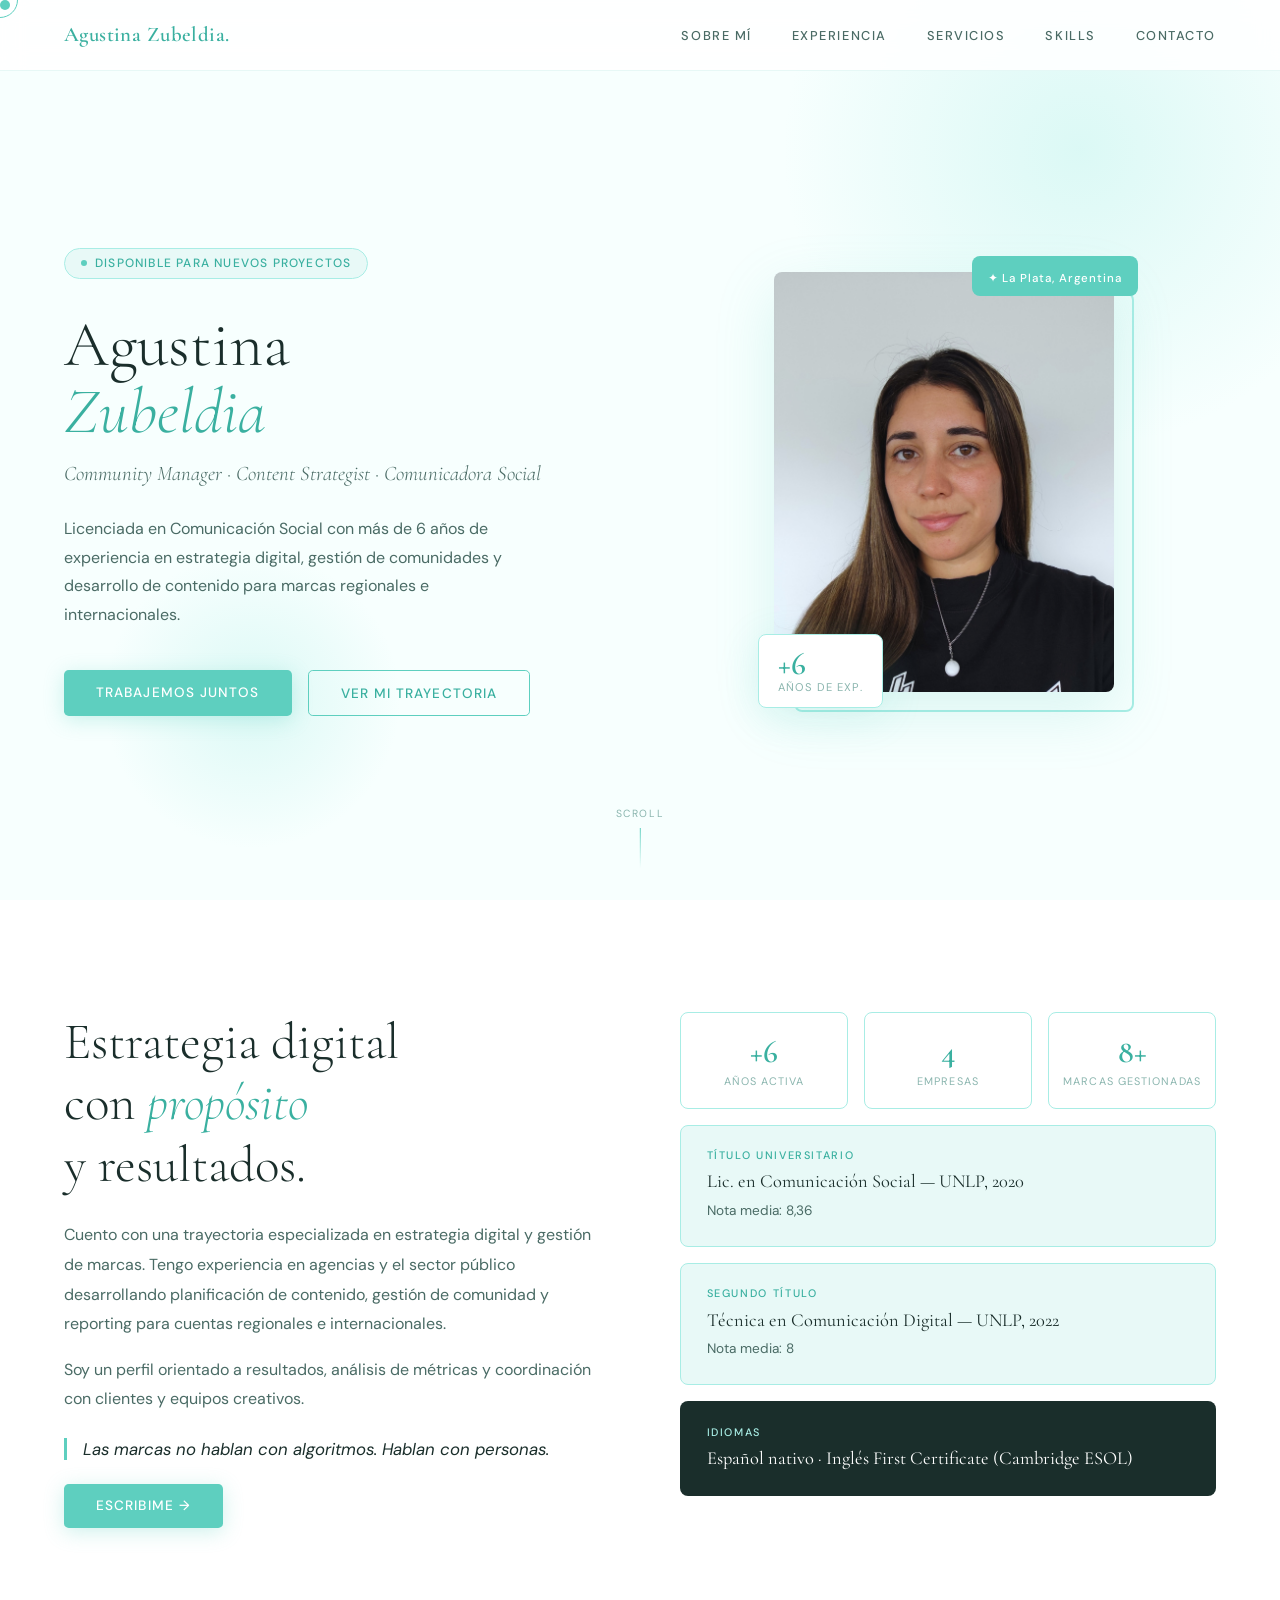
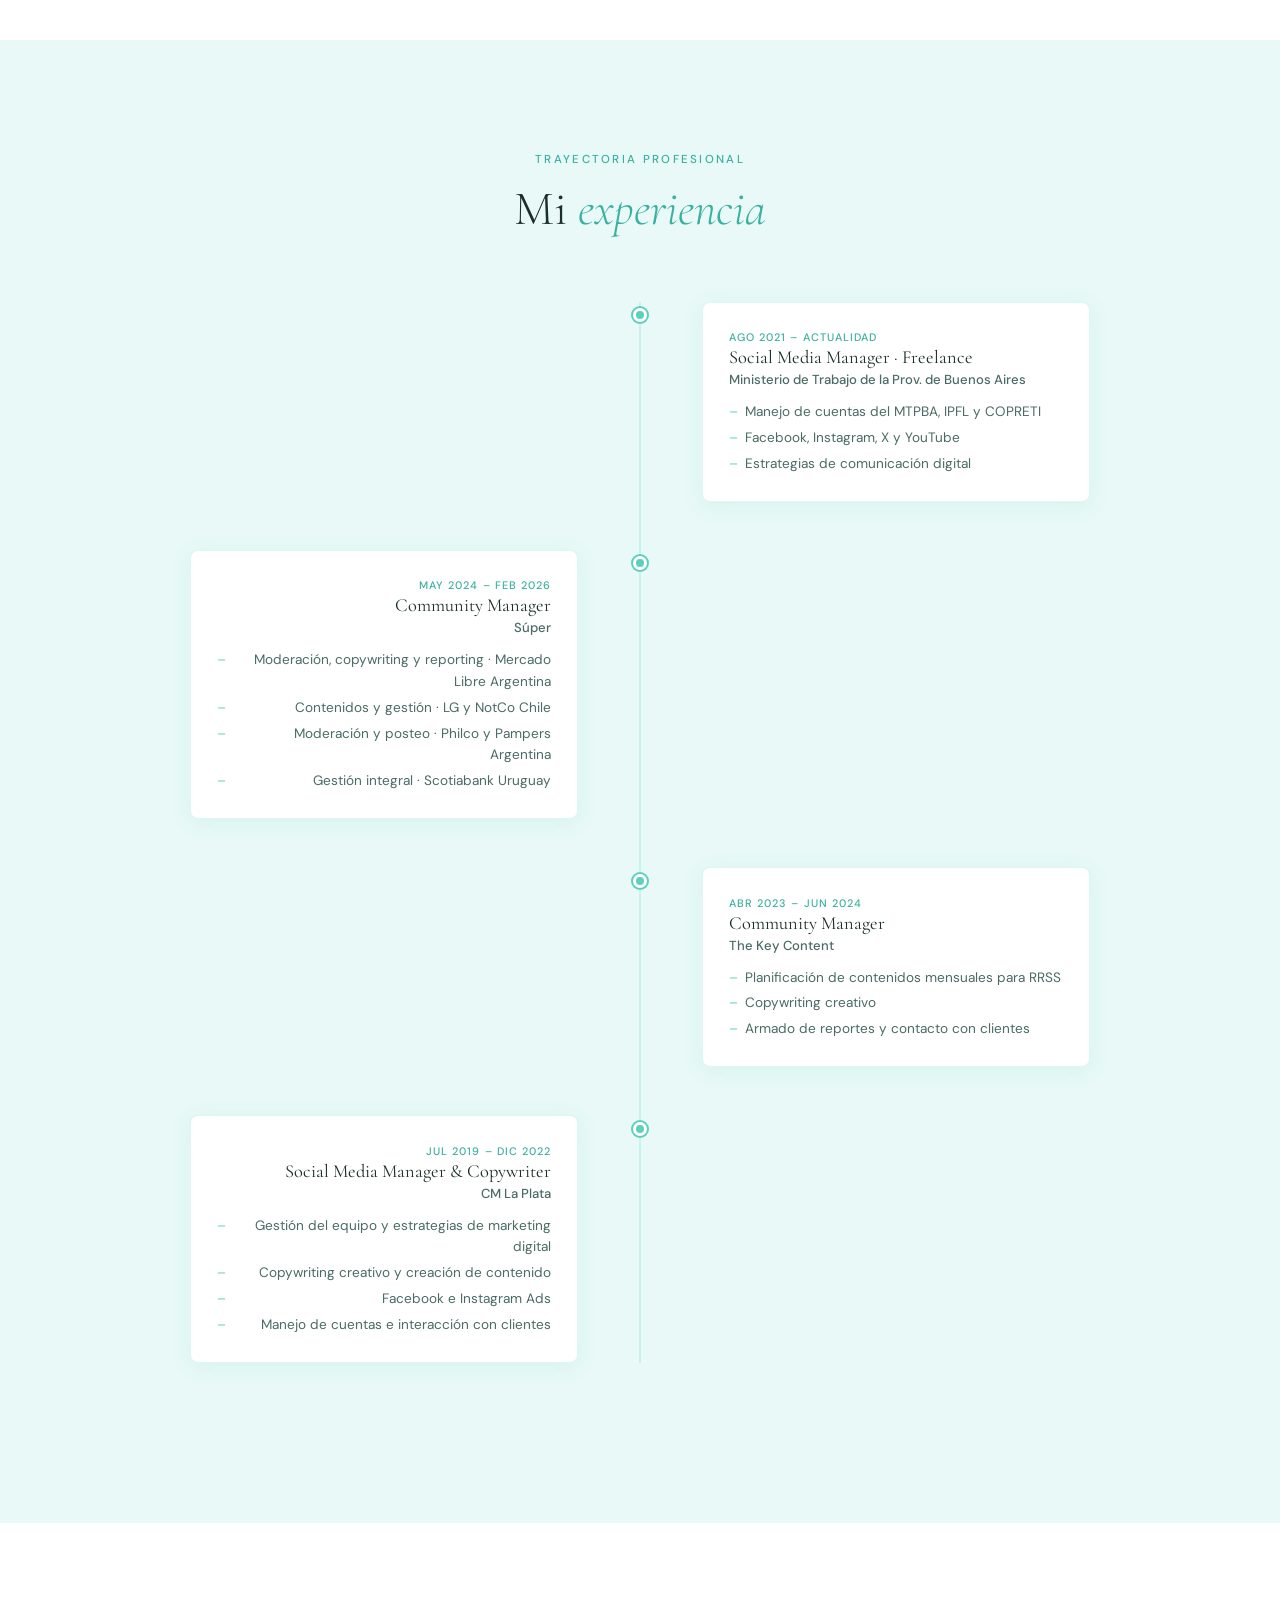
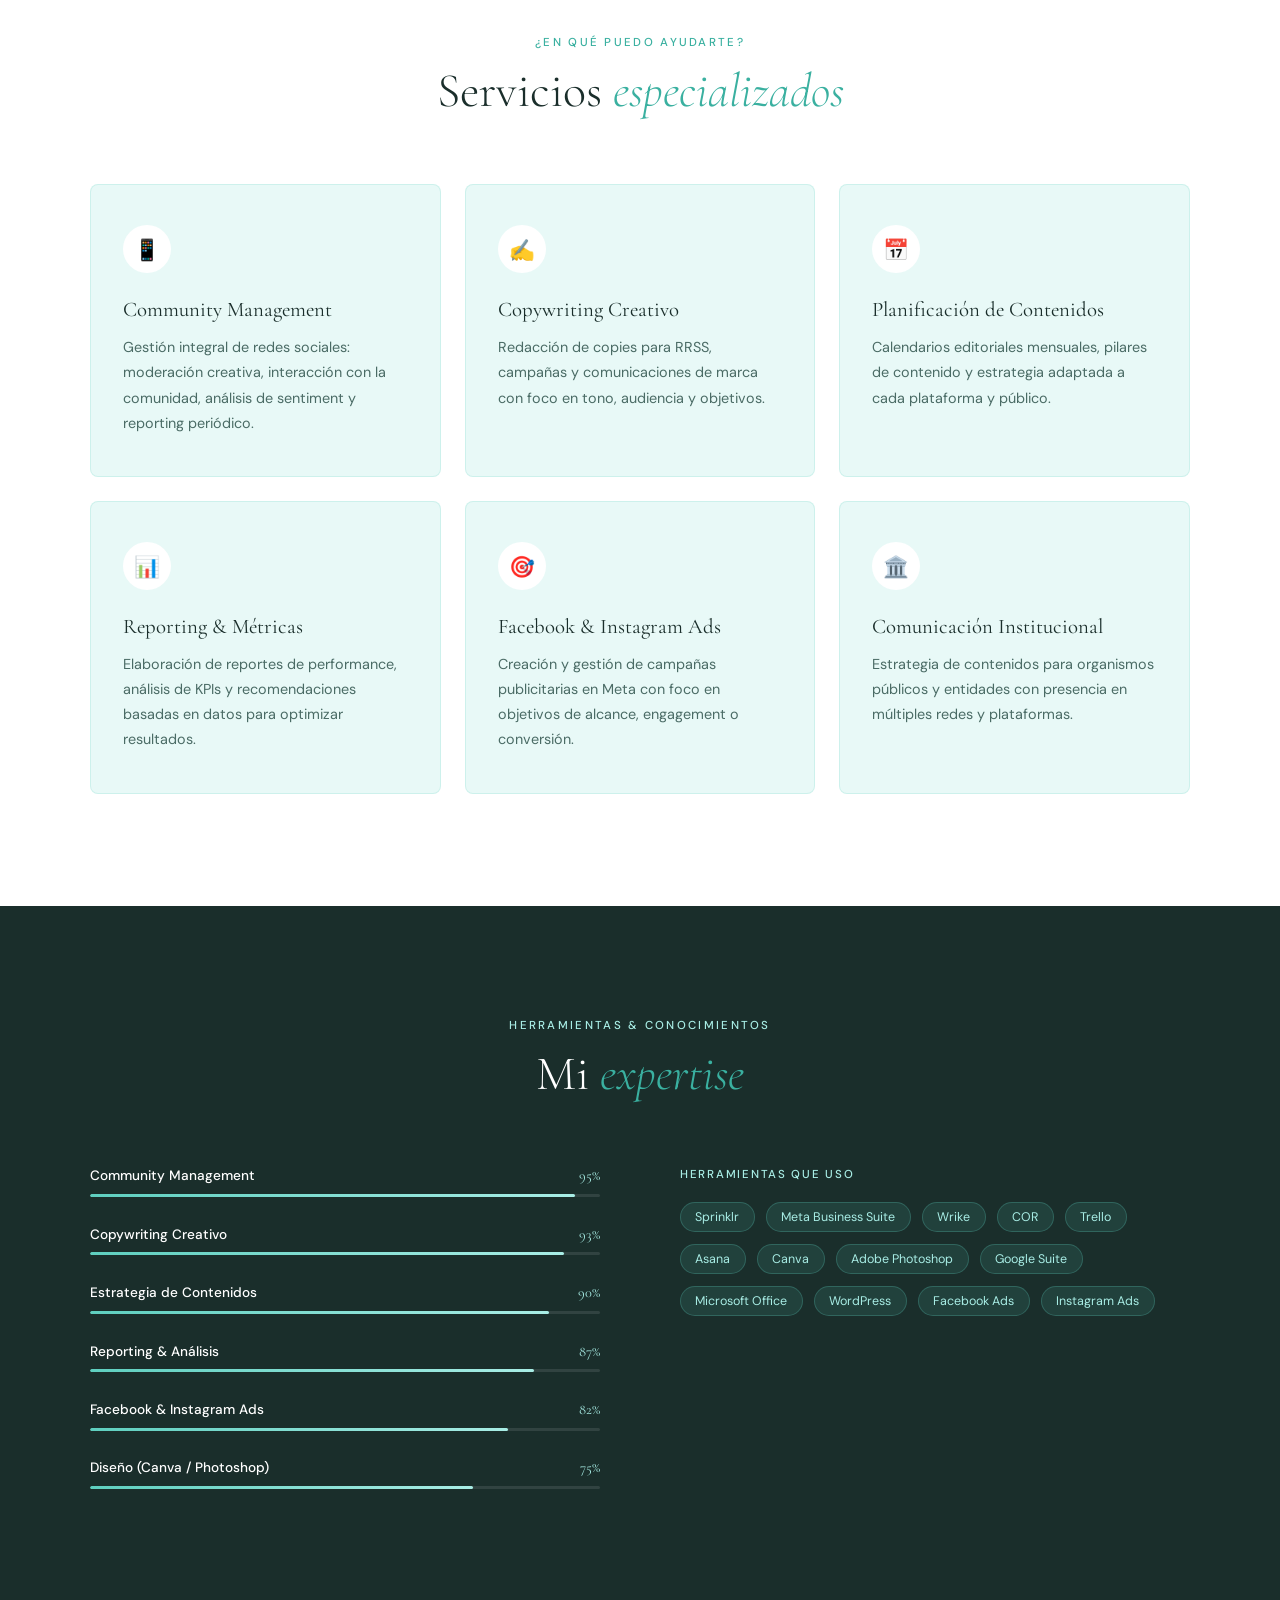
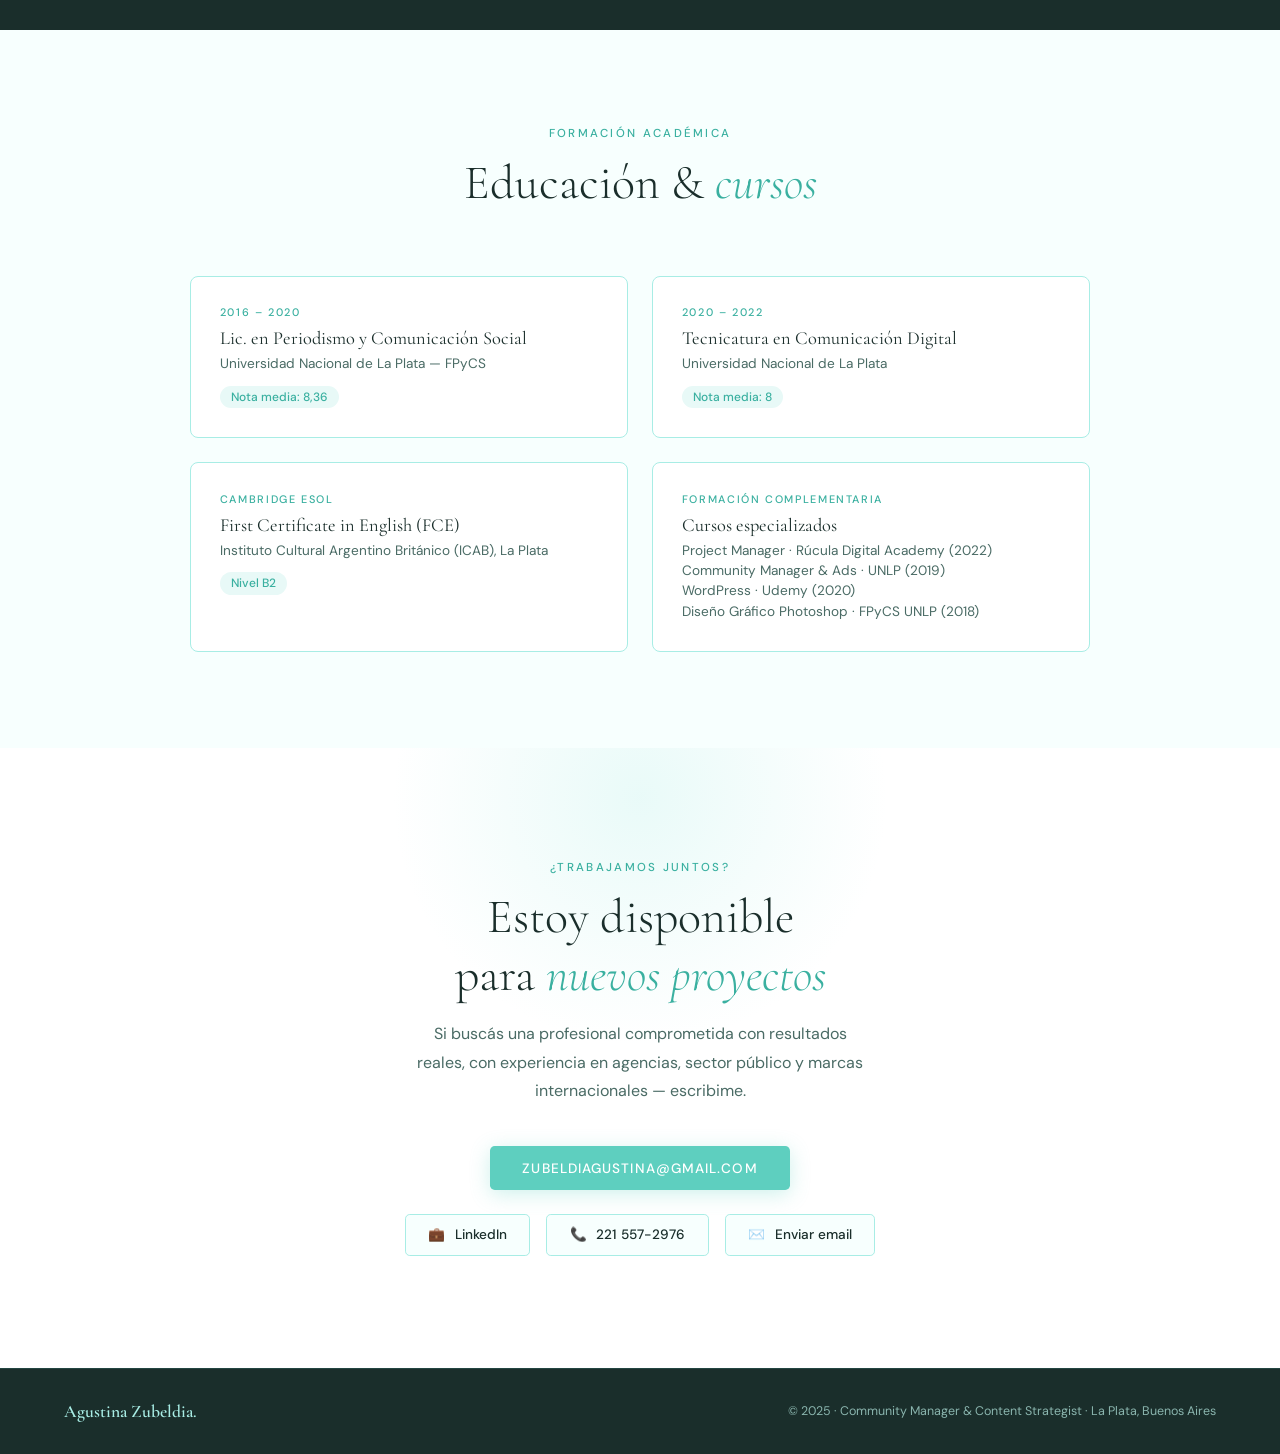
==== index.html @ eaf22e2f "Primer commit - portfolio Agustina" ====
<!DOCTYPE html>
<html lang="es">
<head>
  <meta charset="UTF-8" />
  <meta name="viewport" content="width=device-width, initial-scale=1.0" />

  <!-- SEO -->
  <title>Agustina Zubeldia · Community Manager & Content Strategist</title>
  <meta name="description" content="Licenciada en Comunicación Social con más de 6 años de experiencia en estrategia digital, community management y creación de contenido para marcas regionales e internacionales." />
  <meta name="author" content="Agustina Zubeldia" />

  <!-- Open Graph (vista previa al compartir en redes) -->
  <meta property="og:title"       content="Agustina Zubeldia · Community Manager" />
  <meta property="og:description" content="Estrategia digital, copywriting y gestión de comunidades." />
  <meta property="og:type"        content="website" />
  <meta property="og:image"       content="assets/agustina.jpg" />

  <!-- Fonts -->
  <link rel="preconnect" href="https://fonts.googleapis.com" />
  <link rel="preconnect" href="https://fonts.gstatic.com" crossorigin />
  <link
    href="https://fonts.googleapis.com/css2?family=Cormorant+Garamond:ital,wght@0,300;0,400;0,600;1,300;1,400&family=DM+Sans:wght@300;400;500&display=swap"
    rel="stylesheet"
  />

  <!-- Styles -->
  <link rel="stylesheet" href="css/styles.css" />
</head>
<body>

  <!-- ══ Custom Cursor ══ -->
  <div class="cursor"      id="cursor"     aria-hidden="true"></div>
  <div class="cursor-ring" id="cursorRing" aria-hidden="true"></div>

  <!-- ══════════════════════════════════
       NAVIGATION
  ══════════════════════════════════ -->
  <header>
    <nav class="nav" aria-label="Navegación principal">
      <a href="#hero" class="nav__logo">Agustina Zubeldia.</a>
      <ul class="nav__list" role="list">
        <li><a class="nav__link" href="#about">Sobre mí</a></li>
        <li><a class="nav__link" href="#experience">Experiencia</a></li>
        <li><a class="nav__link" href="#services">Servicios</a></li>
        <li><a class="nav__link" href="#skills">Skills</a></li>
        <li><a class="nav__link" href="#contact">Contacto</a></li>
      </ul>
    </nav>
  </header>

  <main>

    <!-- ══════════════════════════════════
         HERO
    ══════════════════════════════════ -->
    <section id="hero" class="hero" aria-label="Presentación">

      <!-- Decorative circles -->
      <div class="hero__circle hero__circle--1" aria-hidden="true"></div>
      <div class="hero__circle hero__circle--2" aria-hidden="true"></div>
      <div class="hero__circle hero__circle--3" aria-hidden="true"></div>

      <!-- Left: text content -->
      <div class="hero__content">
        <span class="hero__tag">Disponible para nuevos proyectos</span>

        <h1 class="hero__name">
          Agustina<br>
          <em>Zubeldia</em>
        </h1>

        <p class="hero__subtitle">
          Community Manager · Content Strategist · Comunicadora Social
        </p>

        <p class="hero__desc">
          Licenciada en Comunicación Social con más de 6 años de experiencia en
          estrategia digital, gestión de comunidades y desarrollo de contenido
          para marcas regionales e internacionales.
        </p>

        <div class="hero__cta">
          <a href="#contact"    class="btn btn--primary">Trabajemos juntos</a>
          <a href="#experience" class="btn btn--outline">Ver mi trayectoria</a>
        </div>
      </div>

      <!-- Right: photo -->
      <div class="hero__photo-wrap">
        <div class="hero__photo-frame">
          <img
            src="assets/agustina.jpg"
            alt="Foto de Agustina Zubeldia"
            width="340"
            height="420"
            loading="eager"
          />
          <div class="hero__badge" aria-hidden="true">
            <div class="hero__badge-num">+6</div>
            <div class="hero__badge-label">Años de exp.</div>
          </div>
          <div class="hero__badge2" aria-hidden="true">
            <span>✦ La Plata, Argentina</span>
          </div>
        </div>
      </div>

      <!-- Scroll hint -->
      <div class="scroll-hint" aria-hidden="true">
        <span class="scroll-hint__label">Scroll</span>
        <div class="scroll-hint__line"></div>
      </div>

    </section><!-- /hero -->


    <!-- ══════════════════════════════════
         ABOUT
    ══════════════════════════════════ -->
    <section id="about" class="about" aria-label="Sobre mí">

      <div class="about__text">
        <h2 class="about__title reveal">
          Estrategia digital<br>con <em>propósito</em><br>y resultados.
        </h2>
        <p class="reveal">
          Cuento con una trayectoria especializada en estrategia digital y gestión
          de marcas. Tengo experiencia en agencias y el sector público desarrollando
          planificación de contenido, gestión de comunidad y reporting para cuentas
          regionales e internacionales.
        </p>
        <p class="reveal">
          Soy un perfil orientado a resultados, análisis de métricas y coordinación
          con clientes y equipos creativos.
        </p>
        <blockquote class="about__highlight reveal">
          Las marcas no hablan con algoritmos. Hablan con personas.
        </blockquote>
        <a href="mailto:zubeldiagustina@gmail.com" class="btn btn--primary reveal">
          Escribime →
        </a>
      </div>

      <div class="about__cards reveal">
        <div class="stats-row">
          <div class="stat-mini">
            <div class="stat-mini__num">+6</div>
            <div class="stat-mini__label">Años activa</div>
          </div>
          <div class="stat-mini">
            <div class="stat-mini__num">4</div>
            <div class="stat-mini__label">Empresas</div>
          </div>
          <div class="stat-mini">
            <div class="stat-mini__num">8+</div>
            <div class="stat-mini__label">Marcas gestionadas</div>
          </div>
        </div>

        <div class="info-card">
          <p class="info-card__label">Título universitario</p>
          <p class="info-card__value">
            Lic. en Comunicación Social — UNLP, 2020<br>
            <small>Nota media: 8,36</small>
          </p>
        </div>

        <div class="info-card">
          <p class="info-card__label">Segundo título</p>
          <p class="info-card__value">
            Técnica en Comunicación Digital — UNLP, 2022<br>
            <small>Nota media: 8</small>
          </p>
        </div>

        <div class="info-card info-card--dark">
          <p class="info-card__label">Idiomas</p>
          <p class="info-card__value">
            Español nativo · Inglés First Certificate (Cambridge ESOL)
          </p>
        </div>
      </div>

    </section><!-- /about -->


    <!-- ══════════════════════════════════
         EXPERIENCE
    ══════════════════════════════════ -->
    <section id="experience" class="experience" aria-label="Experiencia laboral">
      <div class="section-header">
        <span class="section-eyebrow">Trayectoria profesional</span>
        <h2 class="section-title">Mi <em>experiencia</em></h2>
      </div>

      <ol class="timeline" aria-label="Historial laboral">

        <!-- Ministerio -->
        <li class="timeline__item timeline__item--right reveal">
          <div class="timeline__empty"  aria-hidden="true"></div>
          <div class="timeline__dot"    aria-hidden="true"><div class="timeline__dot-inner"></div></div>
          <div class="timeline__content">
            <article class="timeline__card">
              <time class="timeline__period">Ago 2021 – Actualidad</time>
              <h3 class="timeline__role">Social Media Manager · Freelance</h3>
              <p class="timeline__company">Ministerio de Trabajo de la Prov. de Buenos Aires</p>
              <ul class="timeline__tasks">
                <li>Manejo de cuentas del MTPBA, IPFL y COPRETI</li>
                <li>Facebook, Instagram, X y YouTube</li>
                <li>Estrategias de comunicación digital</li>
              </ul>
            </article>
          </div>
        </li>

        <!-- Súper -->
        <li class="timeline__item timeline__item--left reveal">
          <div class="timeline__content">
            <article class="timeline__card">
              <time class="timeline__period">May 2024 – Feb 2026</time>
              <h3 class="timeline__role">Community Manager</h3>
              <p class="timeline__company">Súper</p>
              <ul class="timeline__tasks">
                <li>Moderación, copywriting y reporting · Mercado Libre Argentina</li>
                <li>Contenidos y gestión · LG y NotCo Chile</li>
                <li>Moderación y posteo · Philco y Pampers Argentina</li>
                <li>Gestión integral · Scotiabank Uruguay</li>
              </ul>
            </article>
          </div>
          <div class="timeline__dot"  aria-hidden="true"><div class="timeline__dot-inner"></div></div>
          <div class="timeline__empty" aria-hidden="true"></div>
        </li>

        <!-- The Key Content -->
        <li class="timeline__item timeline__item--right reveal">
          <div class="timeline__empty"  aria-hidden="true"></div>
          <div class="timeline__dot"    aria-hidden="true"><div class="timeline__dot-inner"></div></div>
          <div class="timeline__content">
            <article class="timeline__card">
              <time class="timeline__period">Abr 2023 – Jun 2024</time>
              <h3 class="timeline__role">Community Manager</h3>
              <p class="timeline__company">The Key Content</p>
              <ul class="timeline__tasks">
                <li>Planificación de contenidos mensuales para RRSS</li>
                <li>Copywriting creativo</li>
                <li>Armado de reportes y contacto con clientes</li>
              </ul>
            </article>
          </div>
        </li>

        <!-- CM La Plata -->
        <li class="timeline__item timeline__item--left reveal">
          <div class="timeline__content">
            <article class="timeline__card">
              <time class="timeline__period">Jul 2019 – Dic 2022</time>
              <h3 class="timeline__role">Social Media Manager & Copywriter</h3>
              <p class="timeline__company">CM La Plata</p>
              <ul class="timeline__tasks">
                <li>Gestión del equipo y estrategias de marketing digital</li>
                <li>Copywriting creativo y creación de contenido</li>
                <li>Facebook e Instagram Ads</li>
                <li>Manejo de cuentas e interacción con clientes</li>
              </ul>
            </article>
          </div>
          <div class="timeline__dot"  aria-hidden="true"><div class="timeline__dot-inner"></div></div>
          <div class="timeline__empty" aria-hidden="true"></div>
        </li>

      </ol>
    </section><!-- /experience -->


    <!-- ══════════════════════════════════
         SERVICES
    ══════════════════════════════════ -->
    <section id="services" class="services" aria-label="Servicios">
      <div class="section-header">
        <span class="section-eyebrow reveal">¿En qué puedo ayudarte?</span>
        <h2 class="section-title reveal">Servicios <em>especializados</em></h2>
      </div>

      <ul class="services__grid" role="list">
        <li class="service-card">
          <div class="service-card__icon" aria-hidden="true">📱</div>
          <h3 class="service-card__title">Community Management</h3>
          <p class="service-card__desc">Gestión integral de redes sociales: moderación creativa, interacción con la comunidad, análisis de sentiment y reporting periódico.</p>
        </li>
        <li class="service-card">
          <div class="service-card__icon" aria-hidden="true">✍️</div>
          <h3 class="service-card__title">Copywriting Creativo</h3>
          <p class="service-card__desc">Redacción de copies para RRSS, campañas y comunicaciones de marca con foco en tono, audiencia y objetivos.</p>
        </li>
        <li class="service-card">
          <div class="service-card__icon" aria-hidden="true">📅</div>
          <h3 class="service-card__title">Planificación de Contenidos</h3>
          <p class="service-card__desc">Calendarios editoriales mensuales, pilares de contenido y estrategia adaptada a cada plataforma y público.</p>
        </li>
        <li class="service-card">
          <div class="service-card__icon" aria-hidden="true">📊</div>
          <h3 class="service-card__title">Reporting & Métricas</h3>
          <p class="service-card__desc">Elaboración de reportes de performance, análisis de KPIs y recomendaciones basadas en datos para optimizar resultados.</p>
        </li>
        <li class="service-card">
          <div class="service-card__icon" aria-hidden="true">🎯</div>
          <h3 class="service-card__title">Facebook & Instagram Ads</h3>
          <p class="service-card__desc">Creación y gestión de campañas publicitarias en Meta con foco en objetivos de alcance, engagement o conversión.</p>
        </li>
        <li class="service-card">
          <div class="service-card__icon" aria-hidden="true">🏛️</div>
          <h3 class="service-card__title">Comunicación Institucional</h3>
          <p class="service-card__desc">Estrategia de contenidos para organismos públicos y entidades con presencia en múltiples redes y plataformas.</p>
        </li>
      </ul>
    </section><!-- /services -->


    <!-- ══════════════════════════════════
         SKILLS
    ══════════════════════════════════ -->
    <section id="skills" class="skills" aria-label="Habilidades y herramientas">
      <div class="section-header">
        <span class="section-eyebrow">Herramientas & conocimientos</span>
        <h2 class="section-title">Mi <em>expertise</em></h2>
      </div>

      <div class="skills__layout">

        <!-- Skill bars -->
        <div>
          <div class="skill-bar reveal">
            <div class="skill-bar__header">
              <span class="skill-bar__name">Community Management</span>
              <span class="skill-bar__pct">95%</span>
            </div>
            <div class="skill-bar__track">
              <div class="skill-bar__fill" data-pct="95" role="progressbar" aria-valuenow="95" aria-valuemin="0" aria-valuemax="100"></div>
            </div>
          </div>
          <div class="skill-bar reveal">
            <div class="skill-bar__header">
              <span class="skill-bar__name">Copywriting Creativo</span>
              <span class="skill-bar__pct">93%</span>
            </div>
            <div class="skill-bar__track">
              <div class="skill-bar__fill" data-pct="93" role="progressbar" aria-valuenow="93" aria-valuemin="0" aria-valuemax="100"></div>
            </div>
          </div>
          <div class="skill-bar reveal">
            <div class="skill-bar__header">
              <span class="skill-bar__name">Estrategia de Contenidos</span>
              <span class="skill-bar__pct">90%</span>
            </div>
            <div class="skill-bar__track">
              <div class="skill-bar__fill" data-pct="90" role="progressbar" aria-valuenow="90" aria-valuemin="0" aria-valuemax="100"></div>
            </div>
          </div>
          <div class="skill-bar reveal">
            <div class="skill-bar__header">
              <span class="skill-bar__name">Reporting & Análisis</span>
              <span class="skill-bar__pct">87%</span>
            </div>
            <div class="skill-bar__track">
              <div class="skill-bar__fill" data-pct="87" role="progressbar" aria-valuenow="87" aria-valuemin="0" aria-valuemax="100"></div>
            </div>
          </div>
          <div class="skill-bar reveal">
            <div class="skill-bar__header">
              <span class="skill-bar__name">Facebook & Instagram Ads</span>
              <span class="skill-bar__pct">82%</span>
            </div>
            <div class="skill-bar__track">
              <div class="skill-bar__fill" data-pct="82" role="progressbar" aria-valuenow="82" aria-valuemin="0" aria-valuemax="100"></div>
            </div>
          </div>
          <div class="skill-bar reveal">
            <div class="skill-bar__header">
              <span class="skill-bar__name">Diseño (Canva / Photoshop)</span>
              <span class="skill-bar__pct">75%</span>
            </div>
            <div class="skill-bar__track">
              <div class="skill-bar__fill" data-pct="75" role="progressbar" aria-valuenow="75" aria-valuemin="0" aria-valuemax="100"></div>
            </div>
          </div>
        </div>

        <!-- Tools cloud -->
        <div>
          <p class="skills__tools-label">Herramientas que uso</p>
          <ul class="tools-cloud" role="list">
            <li class="tool-chip">Sprinklr</li>
            <li class="tool-chip">Meta Business Suite</li>
            <li class="tool-chip">Wrike</li>
            <li class="tool-chip">COR</li>
            <li class="tool-chip">Trello</li>
            <li class="tool-chip">Asana</li>
            <li class="tool-chip">Canva</li>
            <li class="tool-chip">Adobe Photoshop</li>
            <li class="tool-chip">Google Suite</li>
            <li class="tool-chip">Microsoft Office</li>
            <li class="tool-chip">WordPress</li>
            <li class="tool-chip">Facebook Ads</li>
            <li class="tool-chip">Instagram Ads</li>
          </ul>
        </div>

      </div>
    </section><!-- /skills -->


    <!-- ══════════════════════════════════
         EDUCATION
    ══════════════════════════════════ -->
    <section id="education" class="education" aria-label="Formación académica">
      <div class="section-header">
        <span class="section-eyebrow reveal">Formación académica</span>
        <h2 class="section-title reveal">Educación & <em>cursos</em></h2>
      </div>

      <ul class="education__grid" role="list">
        <li class="edu-card reveal">
          <p class="edu-card__year">2016 – 2020</p>
          <h3 class="edu-card__title">Lic. en Periodismo y Comunicación Social</h3>
          <p class="edu-card__inst">Universidad Nacional de La Plata — FPyCS</p>
          <span class="edu-card__grade">Nota media: 8,36</span>
        </li>
        <li class="edu-card reveal">
          <p class="edu-card__year">2020 – 2022</p>
          <h3 class="edu-card__title">Tecnicatura en Comunicación Digital</h3>
          <p class="edu-card__inst">Universidad Nacional de La Plata</p>
          <span class="edu-card__grade">Nota media: 8</span>
        </li>
        <li class="edu-card reveal">
          <p class="edu-card__year">Cambridge ESOL</p>
          <h3 class="edu-card__title">First Certificate in English (FCE)</h3>
          <p class="edu-card__inst">Instituto Cultural Argentino Británico (ICAB), La Plata</p>
          <span class="edu-card__grade">Nivel B2</span>
        </li>
        <li class="edu-card reveal">
          <p class="edu-card__year">Formación complementaria</p>
          <h3 class="edu-card__title">Cursos especializados</h3>
          <p class="edu-card__inst">
            Project Manager · Rúcula Digital Academy (2022)<br>
            Community Manager & Ads · UNLP (2019)<br>
            WordPress · Udemy (2020)<br>
            Diseño Gráfico Photoshop · FPyCS UNLP (2018)
          </p>
        </li>
      </ul>
    </section><!-- /education -->


    <!-- ══════════════════════════════════
         CONTACT
    ══════════════════════════════════ -->
    <section id="contact" class="contact" aria-label="Contacto">
      <span class="section-eyebrow reveal">¿Trabajamos juntos?</span>
      <h2 class="section-title reveal">
        Estoy disponible<br>para <em>nuevos proyectos</em>
      </h2>
      <p class="contact__desc reveal">
        Si buscás una profesional comprometida con resultados reales, con experiencia
        en agencias, sector público y marcas internacionales — escribime.
      </p>
      <a
        href="mailto:zubeldiagustina@gmail.com"
        class="btn btn--primary reveal"
        style="position: relative; z-index: 1;"
      >
        zubeldiagustina@gmail.com
      </a>
      <nav class="contact__links reveal" aria-label="Redes y contacto">
        <a href="https://www.linkedin.com/in/agustina-zubeldia" target="_blank" rel="noopener noreferrer" class="contact-chip">
          <span aria-hidden="true">💼</span> LinkedIn
        </a>
        <a href="tel:2215572976" class="contact-chip">
          <span aria-hidden="true">📞</span> 221 557-2976
        </a>
        <a href="mailto:zubeldiagustina@gmail.com" class="contact-chip">
          <span aria-hidden="true">✉️</span> Enviar email
        </a>
      </nav>
    </section><!-- /contact -->

  </main>


  <!-- ══════════════════════════════════
       FOOTER
  ══════════════════════════════════ -->
  <footer class="footer">
    <span class="footer__logo">Agustina Zubeldia.</span>
    <p class="footer__copy">© 2025 · Community Manager & Content Strategist · La Plata, Buenos Aires</p>
  </footer>

  <!-- Scripts -->
  <script src="js/main.js" defer></script>

</body>
</html>
---- css/styles.css ----
/* ============================================================
   AGUSTINA ZUBELDIA — Portfolio
   styles.css
   ============================================================ */

/* ── 1. Custom Properties ── */
:root {
  --color-aqua:       #5ecfbf;
  --color-aqua-light: #a8ede5;
  --color-aqua-dark:  #3ab0a0;
  --color-aqua-pale:  #e8f9f7;
  --color-white:      #ffffff;
  --color-off-white:  #f7fffe;
  --color-text:       #1a2e2b;
  --color-text-mid:   #4a6b65;
  --color-text-light: #8ab5ae;

  --font-serif: 'Cormorant Garamond', Georgia, serif;
  --font-sans:  'DM Sans', sans-serif;

  --radius-sm: 0.3rem;
  --radius-md: 0.5rem;
  --radius-full: 2rem;

  --shadow-soft:   0 4px 20px rgba(94, 207, 191, 0.12);
  --shadow-medium: 0 8px 40px rgba(94, 207, 191, 0.16);
  --shadow-strong: 0 16px 48px rgba(94, 207, 191, 0.22);

  --transition-base: 0.3s ease;
  --transition-slow: 0.7s ease;
}

/* ── 2. Reset & Base ── */
*,
*::before,
*::after {
  box-sizing: border-box;
  margin: 0;
  padding: 0;
}

html {
  scroll-behavior: smooth;
  font-size: 16px;
}

body {
  font-family: var(--font-sans);
  color: var(--color-text);
  background: var(--color-white);
  overflow-x: hidden;
  -webkit-font-smoothing: antialiased;
}

img {
  display: block;
  max-width: 100%;
}

a {
  text-decoration: none;
  color: inherit;
}

ul {
  list-style: none;
}

/* ── 3. Custom Cursor ── */
.cursor {
  width: 10px;
  height: 10px;
  background: var(--color-aqua);
  border-radius: 50%;
  position: fixed;
  top: 0;
  left: 0;
  pointer-events: none;
  z-index: 9999;
  mix-blend-mode: multiply;
}

.cursor-ring {
  width: 36px;
  height: 36px;
  border: 1.5px solid var(--color-aqua);
  border-radius: 50%;
  position: fixed;
  top: 0;
  left: 0;
  pointer-events: none;
  z-index: 9998;
  transition: transform 0.35s ease;
  mix-blend-mode: multiply;
}

/* ── 4. Navigation ── */
.nav {
  position: fixed;
  top: 0;
  width: 100%;
  z-index: 100;
  display: flex;
  justify-content: space-between;
  align-items: center;
  padding: 1.4rem 4rem;
  background: rgba(255, 255, 255, 0.88);
  backdrop-filter: blur(12px);
  -webkit-backdrop-filter: blur(12px);
  border-bottom: 1px solid rgba(94, 207, 191, 0.15);
  animation: fadeDown 0.8s ease forwards;
}

.nav__logo {
  font-family: var(--font-serif);
  font-size: 1.3rem;
  font-weight: 600;
  color: var(--color-aqua-dark);
  letter-spacing: 0.02em;
}

.nav__list {
  display: flex;
  gap: 2.5rem;
}

.nav__link {
  font-size: 0.8rem;
  font-weight: 500;
  letter-spacing: 0.12em;
  text-transform: uppercase;
  color: var(--color-text-mid);
  position: relative;
  transition: color var(--transition-base);
}

.nav__link::after {
  content: '';
  position: absolute;
  bottom: -3px;
  left: 0;
  width: 0;
  height: 1.5px;
  background: var(--color-aqua);
  transition: width var(--transition-base);
}

.nav__link:hover,
.nav__link.is-active {
  color: var(--color-aqua-dark);
}

.nav__link:hover::after,
.nav__link.is-active::after {
  width: 100%;
}

/* ── 5. Reusable Components ── */

/* Buttons */
.btn {
  display: inline-block;
  padding: 0.85rem 2rem;
  border-radius: var(--radius-sm);
  font-family: var(--font-sans);
  font-size: 0.85rem;
  font-weight: 500;
  letter-spacing: 0.08em;
  text-transform: uppercase;
  cursor: pointer;
  border: none;
  transition: background var(--transition-base),
              color var(--transition-base),
              transform 0.2s ease,
              box-shadow var(--transition-base);
}

.btn--primary {
  background: var(--color-aqua);
  color: var(--color-white);
  box-shadow: 0 4px 20px rgba(94, 207, 191, 0.3);
}

.btn--primary:hover {
  background: var(--color-aqua-dark);
  transform: translateY(-2px);
  box-shadow: 0 8px 28px rgba(94, 207, 191, 0.4);
}

.btn--outline {
  background: transparent;
  color: var(--color-aqua-dark);
  border: 1.5px solid var(--color-aqua);
}

.btn--outline:hover {
  background: var(--color-aqua-pale);
  transform: translateY(-2px);
}

/* Section Header */
.section-header {
  text-align: center;
  margin-bottom: 4rem;
}

.section-eyebrow {
  display: block;
  font-size: 0.72rem;
  letter-spacing: 0.2em;
  text-transform: uppercase;
  color: var(--color-aqua-dark);
  font-weight: 500;
  margin-bottom: 0.8rem;
}

.section-title {
  font-family: var(--font-serif);
  font-size: clamp(2rem, 4vw, 3rem);
  font-weight: 300;
  color: var(--color-text);
}

.section-title em {
  font-style: italic;
  color: var(--color-aqua-dark);
}

/* Scroll Reveal */
.reveal {
  opacity: 0;
  transform: translateY(24px);
  transition: opacity var(--transition-slow),
              transform var(--transition-slow);
}

.reveal.is-visible {
  opacity: 1;
  transform: translateY(0);
}

/* ── 6. Hero ── */
.hero {
  min-height: 100vh;
  display: grid;
  grid-template-columns: 1fr 1fr;
  align-items: center;
  padding: 8rem 4rem 4rem;
  position: relative;
  overflow: hidden;
  background: var(--color-off-white);
  gap: 4rem;
}

/* Decorative background circles */
.hero__circle {
  position: absolute;
  border-radius: 50%;
  background: radial-gradient(circle, var(--color-aqua-light) 0%, transparent 70%);
  opacity: 0.35;
  animation: floatCircle 12s ease-in-out infinite;
  pointer-events: none;
}

.hero__circle--1 { width: 600px; height: 600px; top: -150px; right: -100px; animation-delay: 0s; }
.hero__circle--2 { width: 300px; height: 300px; bottom: 50px;  left: 8%;   animation-delay: 4s; }
.hero__circle--3 { width: 180px; height: 180px; top: 30%;      right: 20%; animation-delay: 7s; opacity: 0.2; }

/* Hero content (left column) */
.hero__content {
  position: relative;
  z-index: 2;
}

.hero__tag {
  display: inline-flex;
  align-items: center;
  gap: 0.5rem;
  background: var(--color-aqua-pale);
  border: 1px solid var(--color-aqua-light);
  color: var(--color-aqua-dark);
  font-size: 0.75rem;
  font-weight: 500;
  letter-spacing: 0.1em;
  text-transform: uppercase;
  padding: 0.4rem 1rem;
  border-radius: var(--radius-full);
  margin-bottom: 2rem;
  opacity: 0;
  animation: fadeUp 0.7s ease 0.3s forwards;
}

.hero__tag::before {
  content: '';
  width: 6px;
  height: 6px;
  background: var(--color-aqua);
  border-radius: 50%;
  display: inline-block;
}

.hero__name {
  font-family: var(--font-serif);
  font-size: clamp(2.8rem, 5vw, 5.5rem);
  font-weight: 300;
  line-height: 1.05;
  color: var(--color-text);
  opacity: 0;
  animation: fadeUp 0.9s ease 0.5s forwards;
}

.hero__name em {
  font-style: italic;
  color: var(--color-aqua-dark);
}

.hero__subtitle {
  font-family: var(--font-serif);
  font-size: clamp(1rem, 2vw, 1.3rem);
  font-weight: 300;
  font-style: italic;
  color: var(--color-text-mid);
  margin-top: 1rem;
  opacity: 0;
  animation: fadeUp 0.9s ease 0.7s forwards;
}

.hero__desc {
  margin-top: 1.8rem;
  font-size: 1rem;
  line-height: 1.8;
  color: var(--color-text-mid);
  max-width: 480px;
  opacity: 0;
  animation: fadeUp 0.9s ease 0.9s forwards;
}

.hero__cta {
  display: flex;
  gap: 1rem;
  flex-wrap: wrap;
  margin-top: 2.5rem;
  opacity: 0;
  animation: fadeUp 0.9s ease 1.1s forwards;
}

/* Hero photo (right column) */
.hero__photo-wrap {
  position: relative;
  z-index: 2;
  display: flex;
  justify-content: center;
  align-items: flex-end;
  opacity: 0;
  animation: fadeUp 0.9s ease 0.6s forwards;
}

.hero__photo-frame {
  position: relative;
  width: 340px;
  height: 420px;
}

.hero__photo-frame::before {
  content: '';
  position: absolute;
  top: 20px;
  left: 20px;
  right: -20px;
  bottom: -20px;
  border: 2px solid var(--color-aqua-light);
  border-radius: var(--radius-md);
  z-index: 0;
}

.hero__photo-frame img {
  width: 100%;
  height: 100%;
  object-fit: cover;
  object-position: center top;
  border-radius: var(--radius-md);
  position: relative;
  z-index: 1;
  box-shadow: 0 20px 60px rgba(94, 207, 191, 0.2);
}

.hero__badge {
  position: absolute;
  bottom: -16px;
  left: -16px;
  background: var(--color-white);
  border: 1px solid var(--color-aqua-light);
  border-radius: var(--radius-md);
  padding: 0.8rem 1.2rem;
  box-shadow: var(--shadow-medium);
  z-index: 2;
}

.hero__badge-num {
  font-family: var(--font-serif);
  font-size: 2rem;
  font-weight: 600;
  color: var(--color-aqua-dark);
  line-height: 1;
}

.hero__badge-label {
  font-size: 0.7rem;
  letter-spacing: 0.1em;
  text-transform: uppercase;
  color: var(--color-text-light);
}

.hero__badge2 {
  position: absolute;
  top: -16px;
  right: -24px;
  background: var(--color-aqua);
  border-radius: var(--radius-md);
  padding: 0.6rem 1rem;
  z-index: 2;
}

.hero__badge2 span {
  font-size: 0.72rem;
  font-weight: 500;
  color: var(--color-white);
  letter-spacing: 0.08em;
}

/* Scroll hint */
.scroll-hint {
  position: absolute;
  bottom: 2rem;
  left: 50%;
  transform: translateX(-50%);
  display: flex;
  flex-direction: column;
  align-items: center;
  gap: 0.5rem;
  opacity: 0;
  animation: fadeIn 1s ease 1.6s forwards;
}

.scroll-hint__label {
  font-size: 0.65rem;
  letter-spacing: 0.15em;
  text-transform: uppercase;
  color: var(--color-text-light);
}

.scroll-hint__line {
  width: 1px;
  height: 40px;
  background: linear-gradient(to bottom, var(--color-aqua), transparent);
  animation: scrollPulse 2s ease-in-out infinite;
}

/* ── 7. About ── */
.about {
  padding: 7rem 4rem;
  display: grid;
  grid-template-columns: 1fr 1fr;
  gap: 5rem;
  align-items: start;
  background: var(--color-white);
}

.about__title {
  font-family: var(--font-serif);
  font-size: clamp(2rem, 4vw, 3.2rem);
  font-weight: 300;
  line-height: 1.2;
  color: var(--color-text);
  margin-bottom: 1.5rem;
}

.about__title em {
  font-style: italic;
  color: var(--color-aqua-dark);
}

.about__text p {
  font-size: 1rem;
  line-height: 1.85;
  color: var(--color-text-mid);
  margin-bottom: 1rem;
}

.about__highlight {
  border-left: 3px solid var(--color-aqua);
  padding-left: 1rem;
  font-style: italic;
  color: var(--color-text);
  margin: 1.5rem 0;
  font-size: 1.05rem;
}

.about__cards {
  display: flex;
  flex-direction: column;
  gap: 1rem;
}

.stats-row {
  display: grid;
  grid-template-columns: repeat(3, 1fr);
  gap: 1rem;
}

.stat-mini {
  text-align: center;
  background: var(--color-white);
  border: 1px solid var(--color-aqua-light);
  border-radius: var(--radius-md);
  padding: 1.2rem 0.5rem;
  transition: transform var(--transition-base), box-shadow var(--transition-base);
}

.stat-mini:hover {
  transform: translateY(-2px);
  box-shadow: var(--shadow-soft);
}

.stat-mini__num {
  font-family: var(--font-serif);
  font-size: 2rem;
  font-weight: 600;
  color: var(--color-aqua-dark);
}

.stat-mini__label {
  font-size: 0.68rem;
  letter-spacing: 0.1em;
  text-transform: uppercase;
  color: var(--color-text-light);
  margin-top: 0.2rem;
}

.info-card {
  background: var(--color-aqua-pale);
  border: 1px solid var(--color-aqua-light);
  border-radius: var(--radius-md);
  padding: 1.4rem 1.6rem;
}

.info-card--dark {
  background: var(--color-text);
  border-color: transparent;
}

.info-card__label {
  font-size: 0.68rem;
  letter-spacing: 0.15em;
  text-transform: uppercase;
  color: var(--color-aqua-dark);
  font-weight: 500;
  margin-bottom: 0.4rem;
}

.info-card--dark .info-card__label {
  color: var(--color-aqua-light);
}

.info-card__value {
  font-family: var(--font-serif);
  font-size: 1.15rem;
  color: var(--color-text);
  line-height: 1.5;
}

.info-card--dark .info-card__value {
  color: var(--color-white);
}

.info-card__value small {
  font-size: 0.85rem;
  color: var(--color-text-mid);
  font-family: var(--font-sans);
}

/* ── 8. Experience Timeline ── */
.experience {
  padding: 7rem 4rem;
  background: var(--color-aqua-pale);
}

.timeline {
  max-width: 900px;
  margin: 0 auto;
  position: relative;
}

.timeline::before {
  content: '';
  position: absolute;
  left: 50%;
  top: 0;
  bottom: 0;
  width: 1px;
  background: var(--color-aqua-light);
  transform: translateX(-50%);
}

.timeline__item {
  display: grid;
  grid-template-columns: 1fr 60px 1fr;
  align-items: start;
  margin-bottom: 3rem;
}

.timeline__item--left .timeline__content  { grid-column: 1; text-align: right; padding-right: 2rem; }
.timeline__item--left .timeline__dot      { grid-column: 2; }
.timeline__item--left .timeline__empty    { grid-column: 3; }

.timeline__item--right .timeline__empty   { grid-column: 1; }
.timeline__item--right .timeline__dot     { grid-column: 2; }
.timeline__item--right .timeline__content { grid-column: 3; padding-left: 2rem; }

.timeline__dot {
  display: flex;
  justify-content: center;
  padding-top: 0.4rem;
}

.timeline__dot-inner {
  width: 14px;
  height: 14px;
  border-radius: 50%;
  background: var(--color-aqua);
  border: 3px solid var(--color-white);
  box-shadow: 0 0 0 2px var(--color-aqua);
}

.timeline__card {
  background: var(--color-white);
  border-radius: var(--radius-md);
  padding: 1.4rem 1.6rem;
  border: 1px solid rgba(94, 207, 191, 0.2);
  box-shadow: var(--shadow-soft);
  transition: transform var(--transition-base), box-shadow var(--transition-base);
}

.timeline__card:hover {
  transform: translateY(-3px);
  box-shadow: var(--shadow-strong);
}

.timeline__period {
  font-size: 0.68rem;
  letter-spacing: 0.1em;
  text-transform: uppercase;
  color: var(--color-aqua-dark);
  font-weight: 500;
  margin-bottom: 0.4rem;
}

.timeline__role {
  font-family: var(--font-serif);
  font-size: 1.15rem;
  font-weight: 400;
  color: var(--color-text);
  margin-bottom: 0.2rem;
}

.timeline__company {
  font-size: 0.82rem;
  font-weight: 500;
  color: var(--color-text-mid);
  margin-bottom: 0.8rem;
}

.timeline__tasks li {
  font-size: 0.85rem;
  color: var(--color-text-mid);
  line-height: 1.6;
  padding-left: 1rem;
  position: relative;
  margin-bottom: 0.25rem;
}

.timeline__tasks li::before {
  content: '–';
  position: absolute;
  left: 0;
  color: var(--color-aqua);
}

/* ── 9. Services ── */
.services {
  padding: 7rem 4rem;
  background: var(--color-white);
}

.services__grid {
  display: grid;
  grid-template-columns: repeat(3, 1fr);
  gap: 1.5rem;
  max-width: 1100px;
  margin: 0 auto;
}

.service-card {
  background: var(--color-aqua-pale);
  border-radius: var(--radius-md);
  padding: 2.5rem 2rem;
  border: 1px solid rgba(94, 207, 191, 0.2);
  transition: transform var(--transition-base),
              box-shadow var(--transition-base),
              border-color var(--transition-base),
              background var(--transition-base);
  cursor: default;
  opacity: 0;
  transform: translateY(30px);
}

.service-card.is-visible {
  opacity: 1;
  transform: translateY(0);
}

.service-card:hover {
  transform: translateY(-6px);
  box-shadow: var(--shadow-strong);
  border-color: var(--color-aqua);
  background: var(--color-white);
}

.service-card__icon {
  width: 48px;
  height: 48px;
  background: var(--color-white);
  border-radius: 50%;
  display: flex;
  align-items: center;
  justify-content: center;
  margin-bottom: 1.5rem;
  font-size: 1.3rem;
  transition: background var(--transition-base);
}

.service-card__title {
  font-family: var(--font-serif);
  font-size: 1.3rem;
  font-weight: 400;
  color: var(--color-text);
  margin-bottom: 0.8rem;
}

.service-card__desc {
  font-size: 0.9rem;
  line-height: 1.75;
  color: var(--color-text-mid);
}

/* ── 10. Skills ── */
.skills {
  padding: 7rem 4rem;
  background: var(--color-text);
  color: var(--color-white);
}

.skills .section-eyebrow { color: var(--color-aqua-light); }
.skills .section-title   { color: var(--color-white); }

.skills__layout {
  display: grid;
  grid-template-columns: 1fr 1fr;
  gap: 5rem;
  max-width: 1100px;
  margin: 0 auto;
}

.skill-bar {
  margin-bottom: 1.8rem;
}

.skill-bar__header {
  display: flex;
  justify-content: space-between;
  margin-bottom: 0.6rem;
}

.skill-bar__name {
  font-size: 0.85rem;
  font-weight: 500;
  color: var(--color-white);
}

.skill-bar__pct {
  font-family: var(--font-serif);
  font-size: 0.9rem;
  color: var(--color-aqua-light);
}

.skill-bar__track {
  height: 3px;
  background: rgba(255, 255, 255, 0.1);
  border-radius: 2px;
  overflow: hidden;
}

.skill-bar__fill {
  height: 100%;
  background: linear-gradient(90deg, var(--color-aqua), var(--color-aqua-light));
  border-radius: 2px;
  width: 0;
  transition: width 1.2s cubic-bezier(0.4, 0, 0.2, 1);
}

.skills__tools-label {
  font-size: 0.72rem;
  letter-spacing: 0.15em;
  text-transform: uppercase;
  color: var(--color-aqua-light);
  margin-bottom: 1.2rem;
  font-weight: 500;
}

.tools-cloud {
  display: flex;
  flex-wrap: wrap;
  gap: 0.7rem;
  align-content: start;
}

.tool-chip {
  background: rgba(94, 207, 191, 0.12);
  border: 1px solid rgba(94, 207, 191, 0.25);
  color: var(--color-aqua-light);
  font-size: 0.78rem;
  padding: 0.4rem 0.9rem;
  border-radius: var(--radius-full);
  transition: background var(--transition-base);
  cursor: default;
}

.tool-chip:hover {
  background: rgba(94, 207, 191, 0.22);
}

/* ── 11. Education ── */
.education {
  padding: 6rem 4rem;
  background: var(--color-off-white);
}

.education__grid {
  display: grid;
  grid-template-columns: repeat(2, 1fr);
  gap: 1.5rem;
  max-width: 900px;
  margin: 0 auto;
}

.edu-card {
  background: var(--color-white);
  border: 1px solid var(--color-aqua-light);
  border-radius: var(--radius-md);
  padding: 1.8rem;
  transition: transform var(--transition-base), box-shadow var(--transition-base);
}

.edu-card:hover {
  transform: translateY(-3px);
  box-shadow: var(--shadow-medium);
}

.edu-card__year {
  font-size: 0.68rem;
  letter-spacing: 0.15em;
  text-transform: uppercase;
  color: var(--color-aqua-dark);
  font-weight: 500;
  margin-bottom: 0.5rem;
}

.edu-card__title {
  font-family: var(--font-serif);
  font-size: 1.15rem;
  font-weight: 400;
  color: var(--color-text);
  margin-bottom: 0.3rem;
}

.edu-card__inst {
  font-size: 0.85rem;
  color: var(--color-text-mid);
  line-height: 1.5;
}

.edu-card__grade {
  display: inline-block;
  margin-top: 0.7rem;
  background: var(--color-aqua-pale);
  color: var(--color-aqua-dark);
  font-size: 0.75rem;
  font-weight: 500;
  padding: 0.2rem 0.7rem;
  border-radius: var(--radius-full);
}

/* ── 12. Contact ── */
.contact {
  padding: 7rem 4rem;
  background: var(--color-white);
  text-align: center;
  position: relative;
  overflow: hidden;
}

.contact::before {
  content: '';
  position: absolute;
  width: 500px;
  height: 500px;
  background: radial-gradient(circle, var(--color-aqua-light) 0%, transparent 70%);
  top: -200px;
  left: 50%;
  transform: translateX(-50%);
  opacity: 0.25;
  pointer-events: none;
}

.contact__desc {
  font-size: 1rem;
  color: var(--color-text-mid);
  max-width: 460px;
  margin: 1rem auto 2.5rem;
  line-height: 1.8;
  position: relative;
  z-index: 1;
}

.contact__links {
  display: flex;
  justify-content: center;
  gap: 1rem;
  flex-wrap: wrap;
  margin-top: 1.5rem;
  position: relative;
  z-index: 1;
}

.contact-chip {
  display: flex;
  align-items: center;
  gap: 0.6rem;
  background: var(--color-off-white);
  border: 1px solid var(--color-aqua-light);
  color: var(--color-text);
  padding: 0.7rem 1.4rem;
  border-radius: var(--radius-sm);
  font-size: 0.85rem;
  font-weight: 500;
  transition: border-color var(--transition-base),
              box-shadow var(--transition-base),
              transform 0.2s ease;
}

.contact-chip:hover {
  border-color: var(--color-aqua);
  box-shadow: var(--shadow-soft);
  transform: translateY(-2px);
}

/* ── 13. Footer ── */
.footer {
  padding: 2rem 4rem;
  background: var(--color-text);
  border-top: 1px solid rgba(94, 207, 191, 0.15);
  display: flex;
  justify-content: space-between;
  align-items: center;
}

.footer__logo {
  font-family: var(--font-serif);
  font-size: 1.1rem;
  font-weight: 600;
  color: var(--color-aqua-light);
}

.footer__copy {
  font-size: 0.78rem;
  color: var(--color-text-light);
}

/* ── 14. Animations ── */
@keyframes fadeDown {
  from { opacity: 0; transform: translateY(-20px); }
  to   { opacity: 1; transform: translateY(0); }
}

@keyframes fadeUp {
  from { opacity: 0; transform: translateY(30px); }
  to   { opacity: 1; transform: translateY(0); }
}

@keyframes fadeIn {
  from { opacity: 0; }
  to   { opacity: 1; }
}

@keyframes floatCircle {
  0%,  100% { transform: translate(0, 0) scale(1); }
  33%        { transform: translate(20px, -30px) scale(1.05); }
  66%        { transform: translate(-15px, 20px) scale(0.97); }
}

@keyframes scrollPulse {
  0%, 100% { opacity: 1; }
  50%       { opacity: 0.3; }
}

/* ── 15. Responsive ── */
@media (max-width: 960px) {
  /* Nav */
  .nav { padding: 1.2rem 1.5rem; }
  .nav__list { gap: 1.2rem; }
  .nav__link { font-size: 0.7rem; }

  /* Hero */
  .hero {
    grid-template-columns: 1fr;
    padding: 7rem 1.5rem 5rem;
    gap: 2.5rem;
  }
  .hero__photo-wrap { order: -1; }
  .hero__photo-frame { width: 240px; height: 300px; }

  /* About */
  .about {
    grid-template-columns: 1fr;
    padding: 5rem 1.5rem;
    gap: 3rem;
  }

  /* Experience */
  .experience { padding: 5rem 1.5rem; }
  .timeline::before { left: 20px; }
  .timeline__item {
    grid-template-columns: 40px 1fr;
  }
  .timeline__item--left .timeline__content,
  .timeline__item--right .timeline__content {
    grid-column: 2;
    text-align: left;
    padding-left: 1.5rem;
    padding-right: 0;
  }
  .timeline__item--left .timeline__dot  { grid-column: 1; grid-row: 1; }
  .timeline__item--right .timeline__dot { grid-column: 1; grid-row: 1; }
  .timeline__empty { display: none; }

  /* Services */
  .services { padding: 5rem 1.5rem; }
  .services__grid { grid-template-columns: 1fr; }

  /* Skills */
  .skills { padding: 5rem 1.5rem; }
  .skills__layout { grid-template-columns: 1fr; gap: 3rem; }

  /* Education */
  .education { padding: 5rem 1.5rem; }
  .education__grid { grid-template-columns: 1fr; }

  /* Contact */
  .contact { padding: 5rem 1.5rem; }

  /* Footer */
  .footer {
    flex-direction: column;
    gap: 0.5rem;
    text-align: center;
    padding: 1.5rem;
  }
}
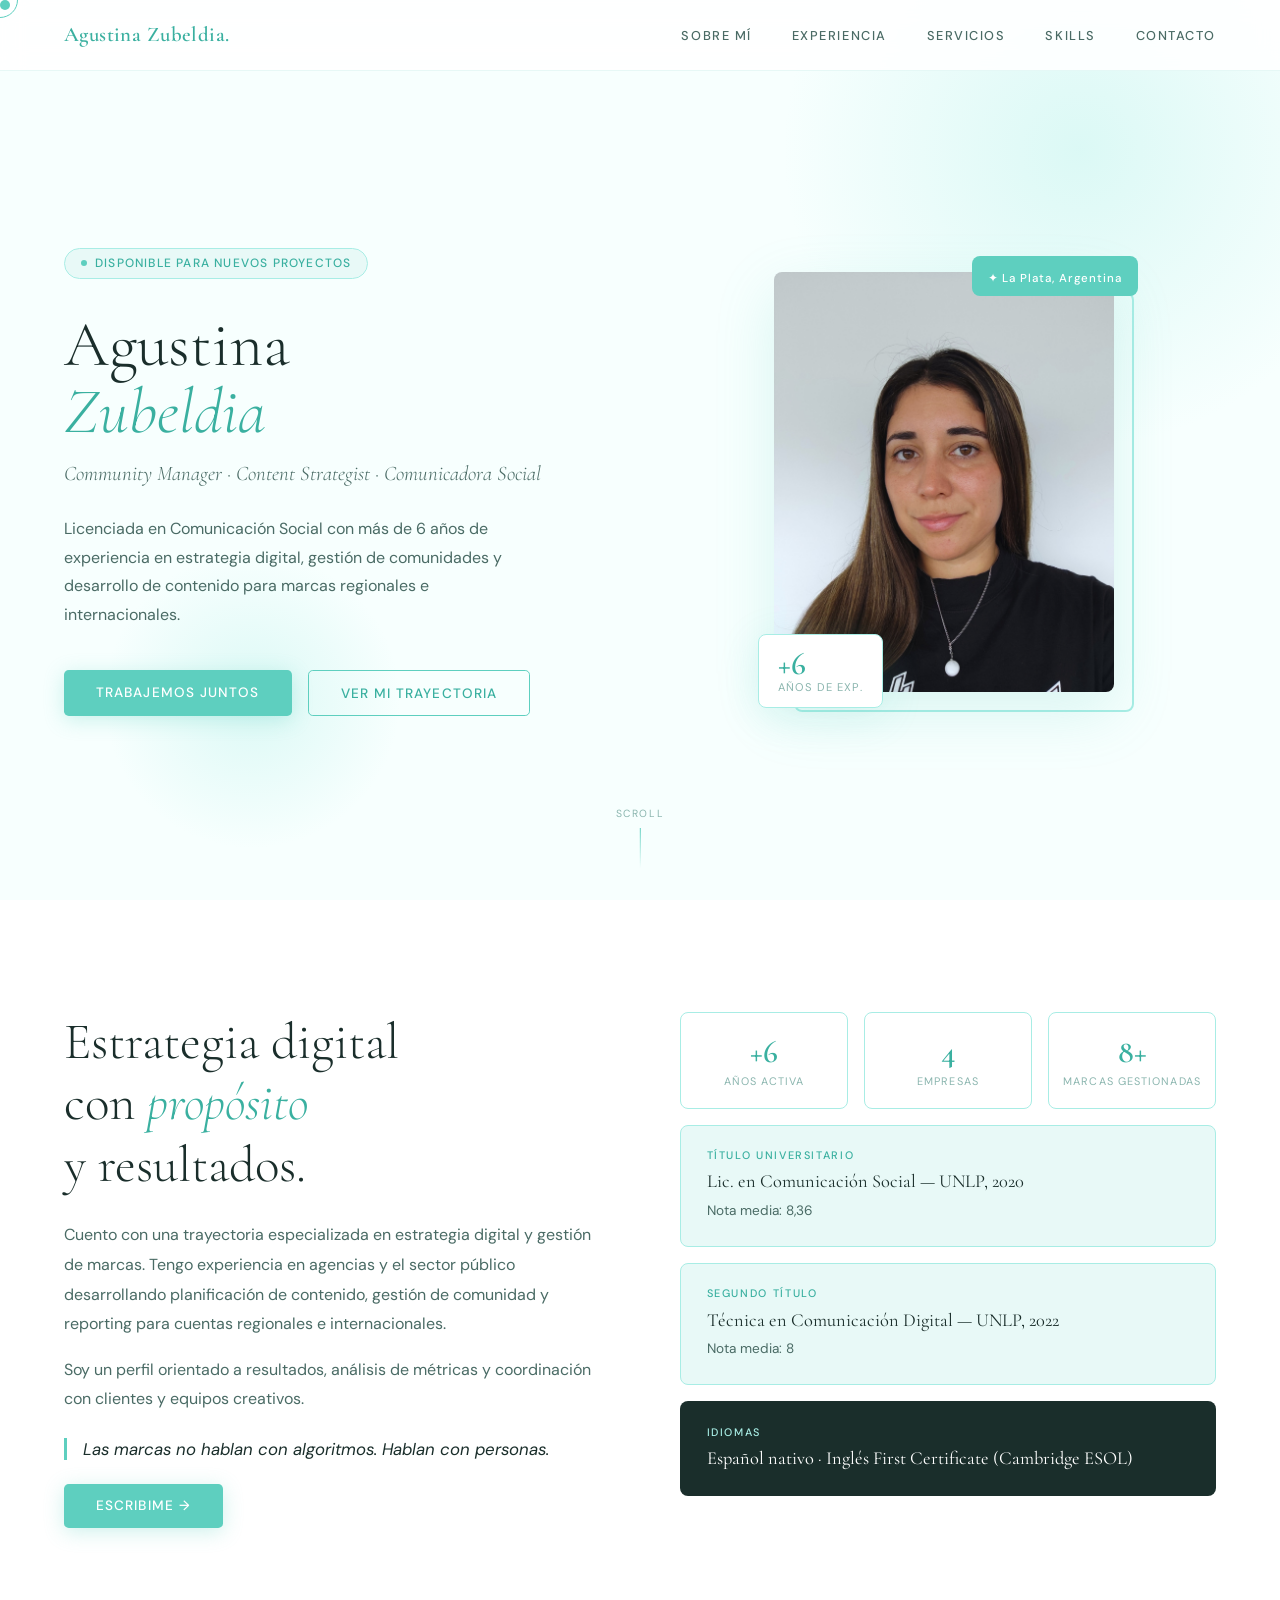
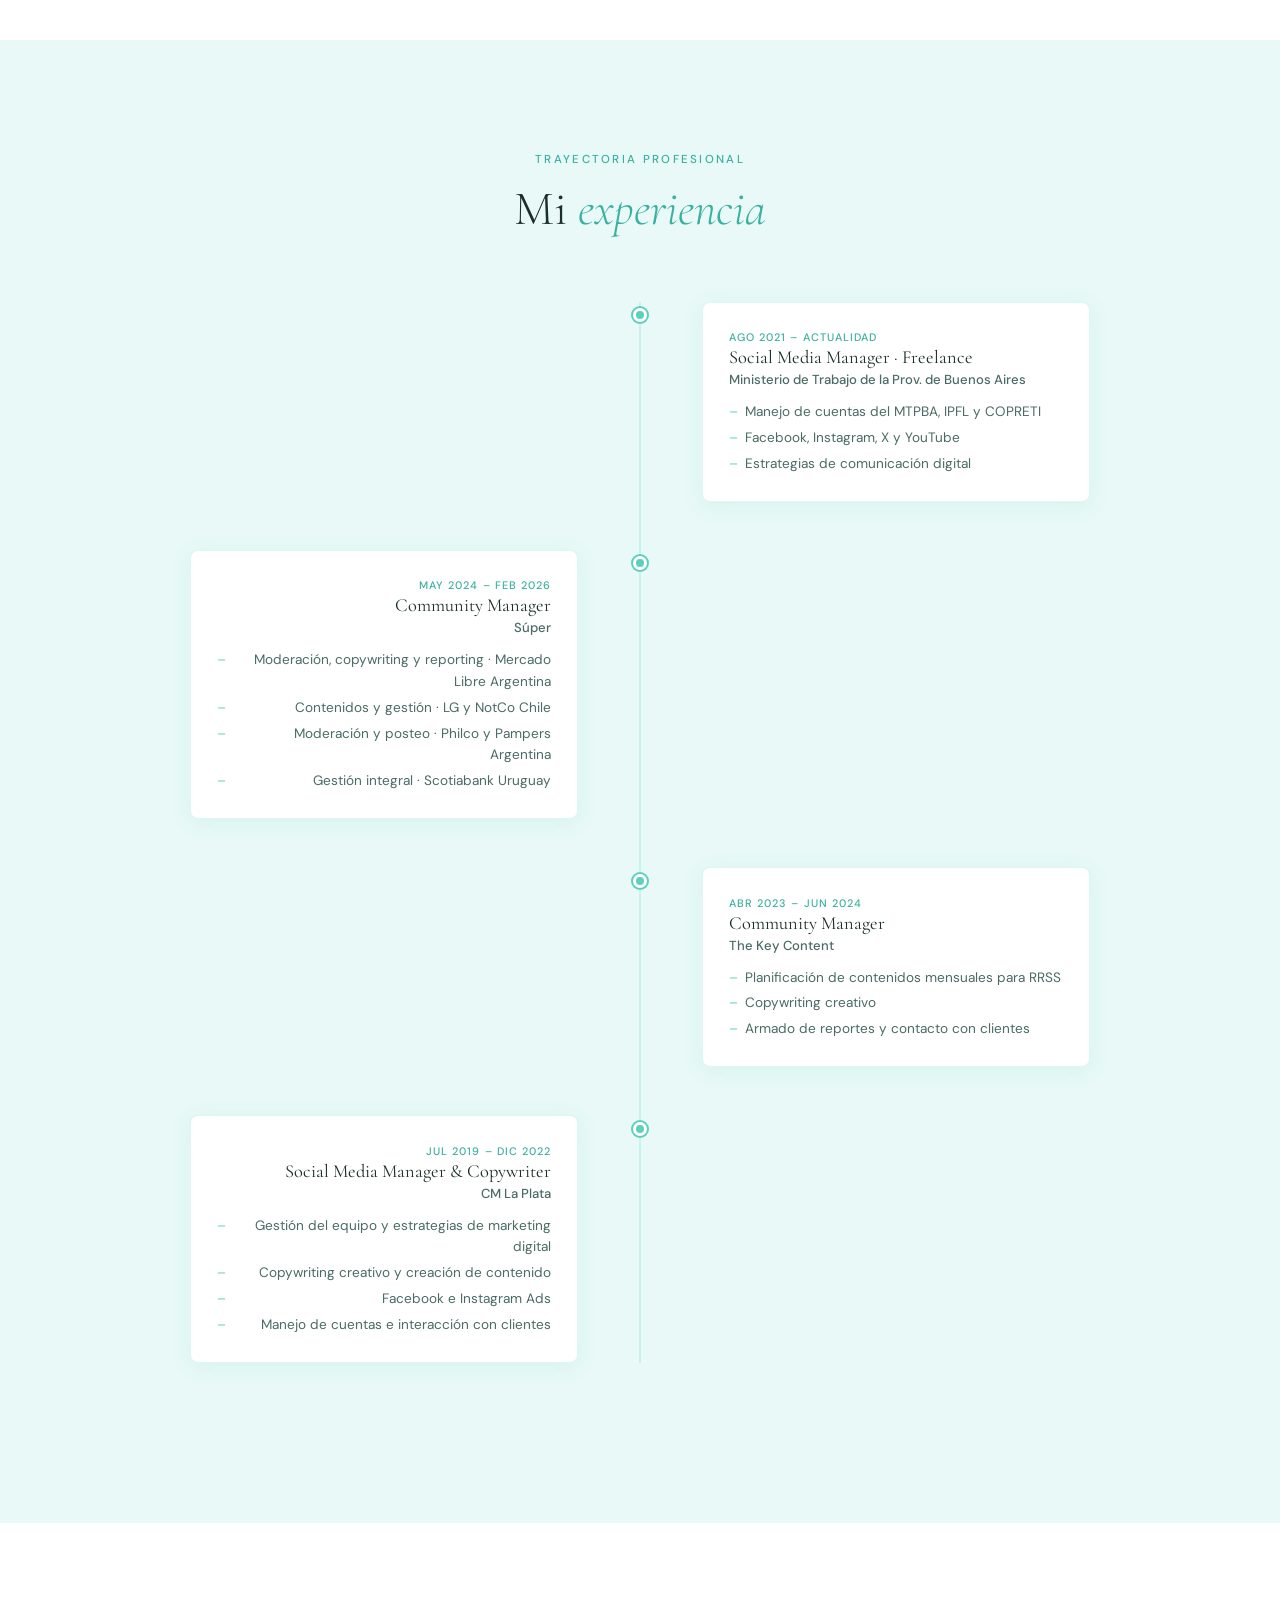
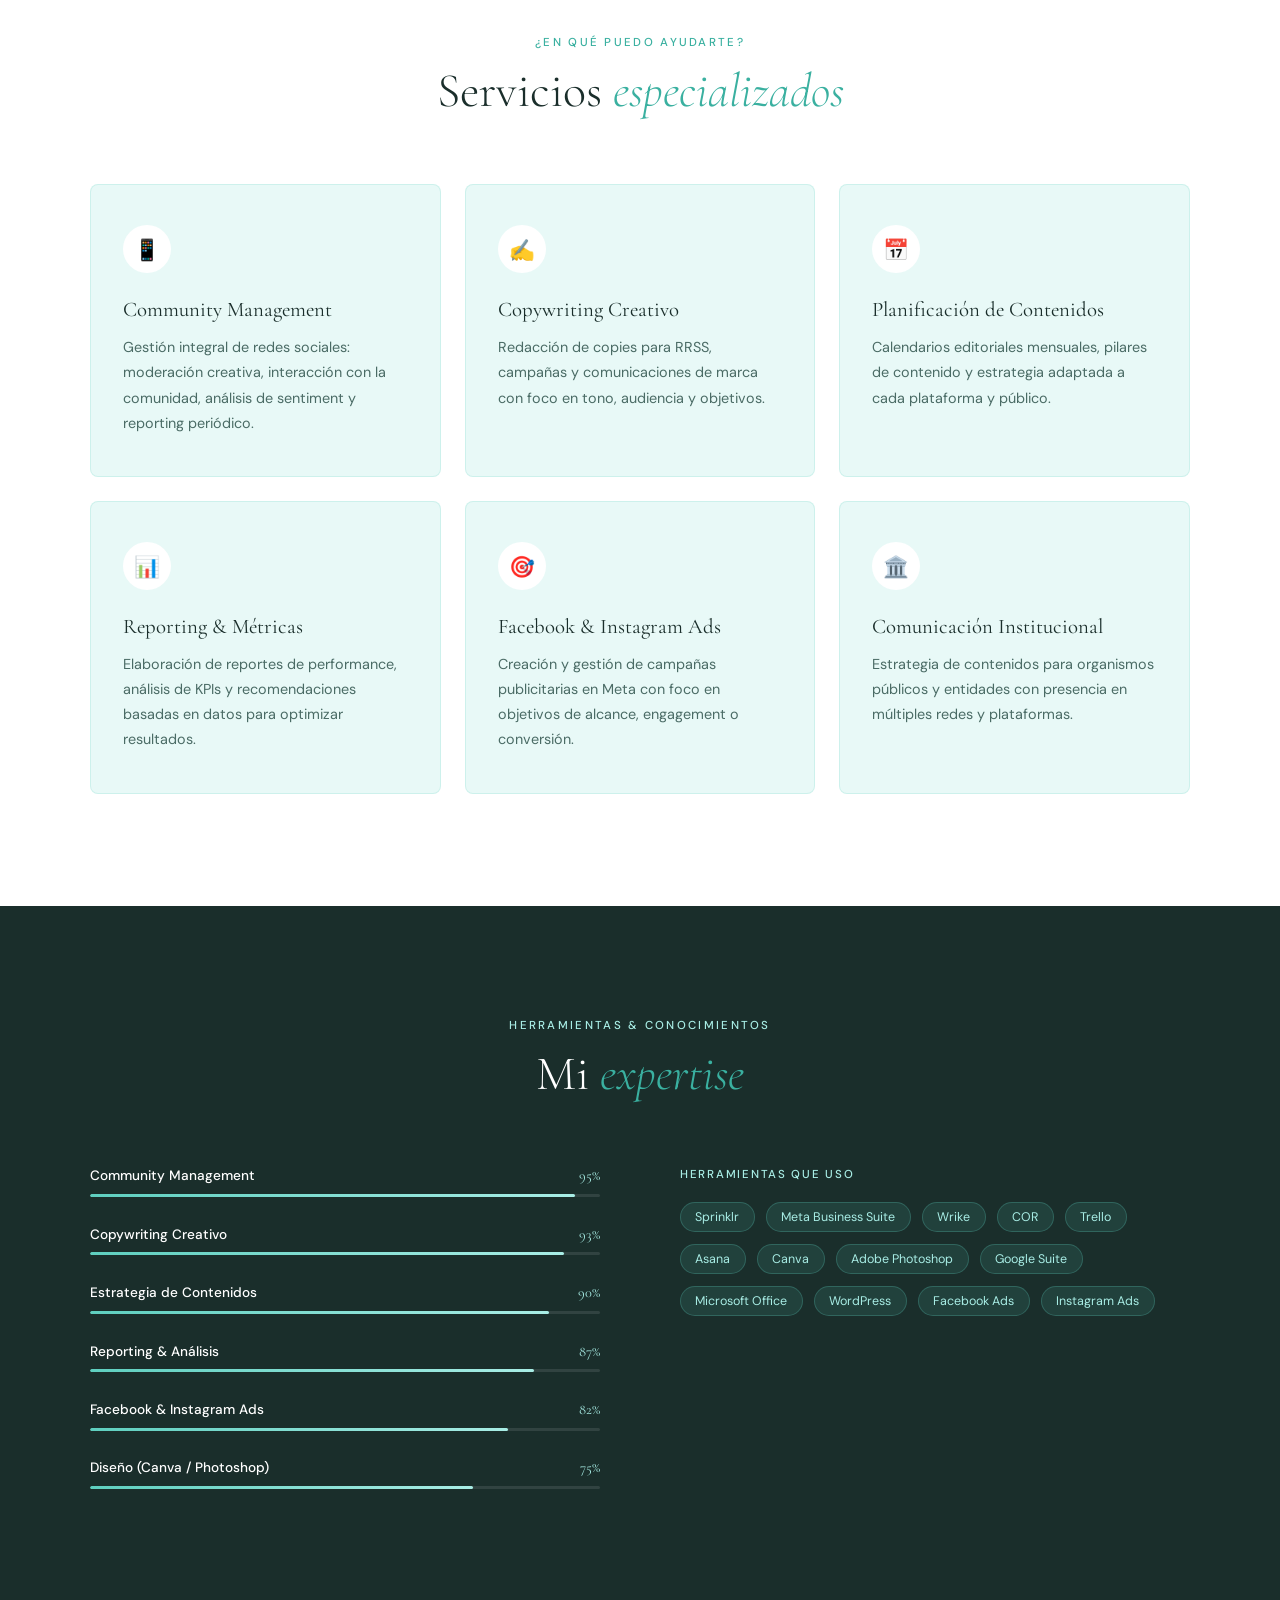
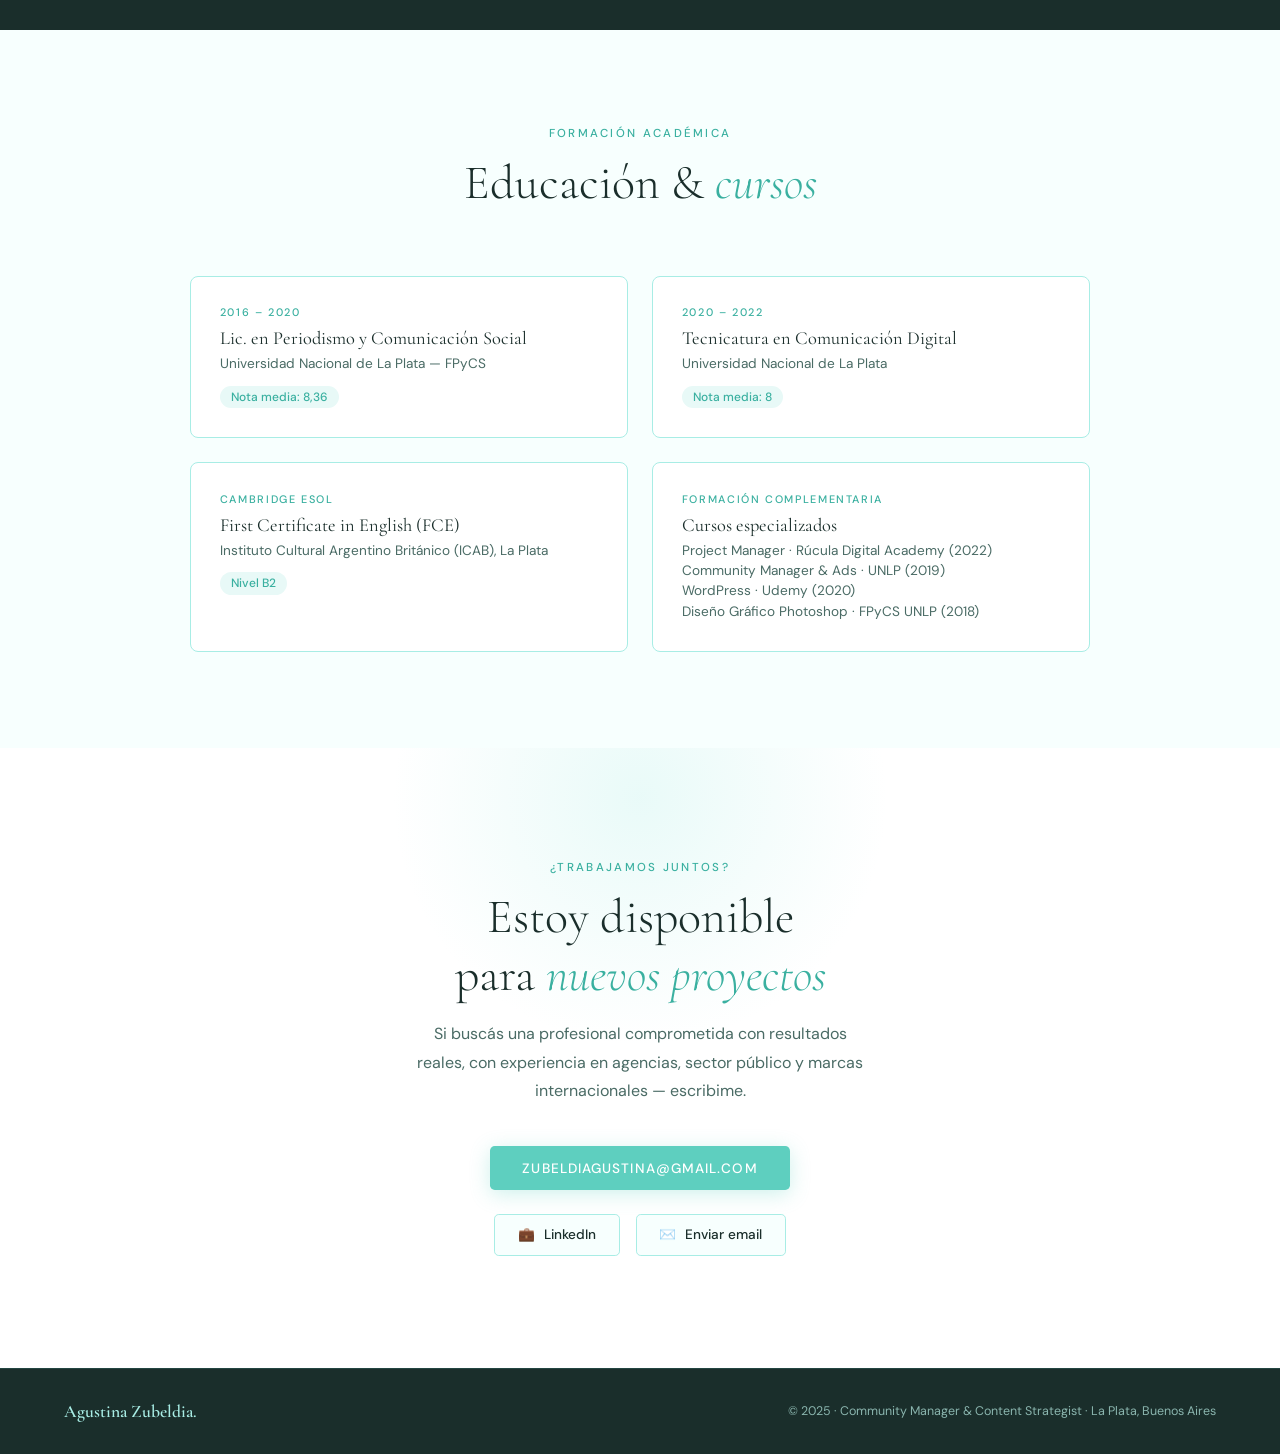
==== commit c8dd28e8: "se saca telefono" ====
--- a/index.html
+++ b/index.html
@@ -475,9 +475,9 @@
         <a href="https://www.linkedin.com/in/agustina-zubeldia" target="_blank" rel="noopener noreferrer" class="contact-chip">
           <span aria-hidden="true">💼</span> LinkedIn
         </a>
-        <a href="tel:2215572976" class="contact-chip">
+        <!-- <a href="tel:2215572976" class="contact-chip">
           <span aria-hidden="true">📞</span> 221 557-2976
-        </a>
+        </a> -->
         <a href="mailto:zubeldiagustina@gmail.com" class="contact-chip">
           <span aria-hidden="true">✉️</span> Enviar email
         </a>
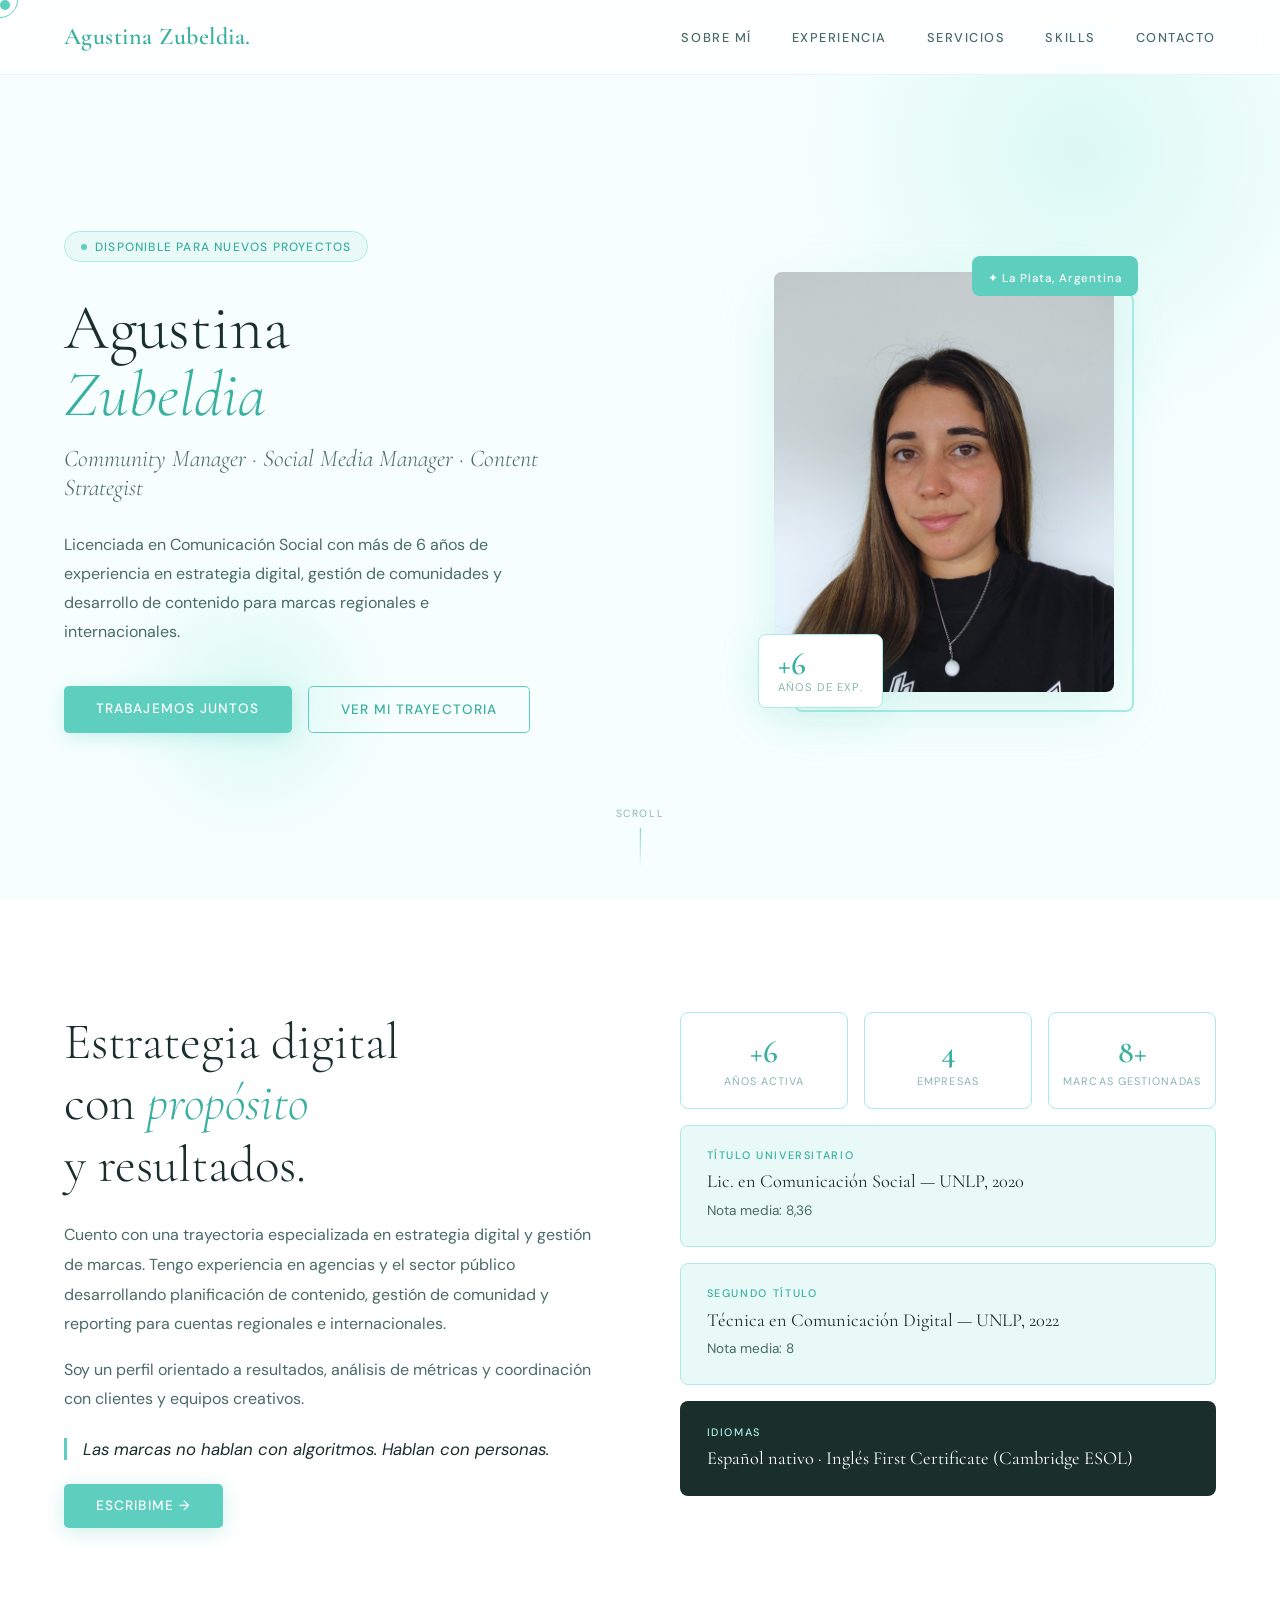
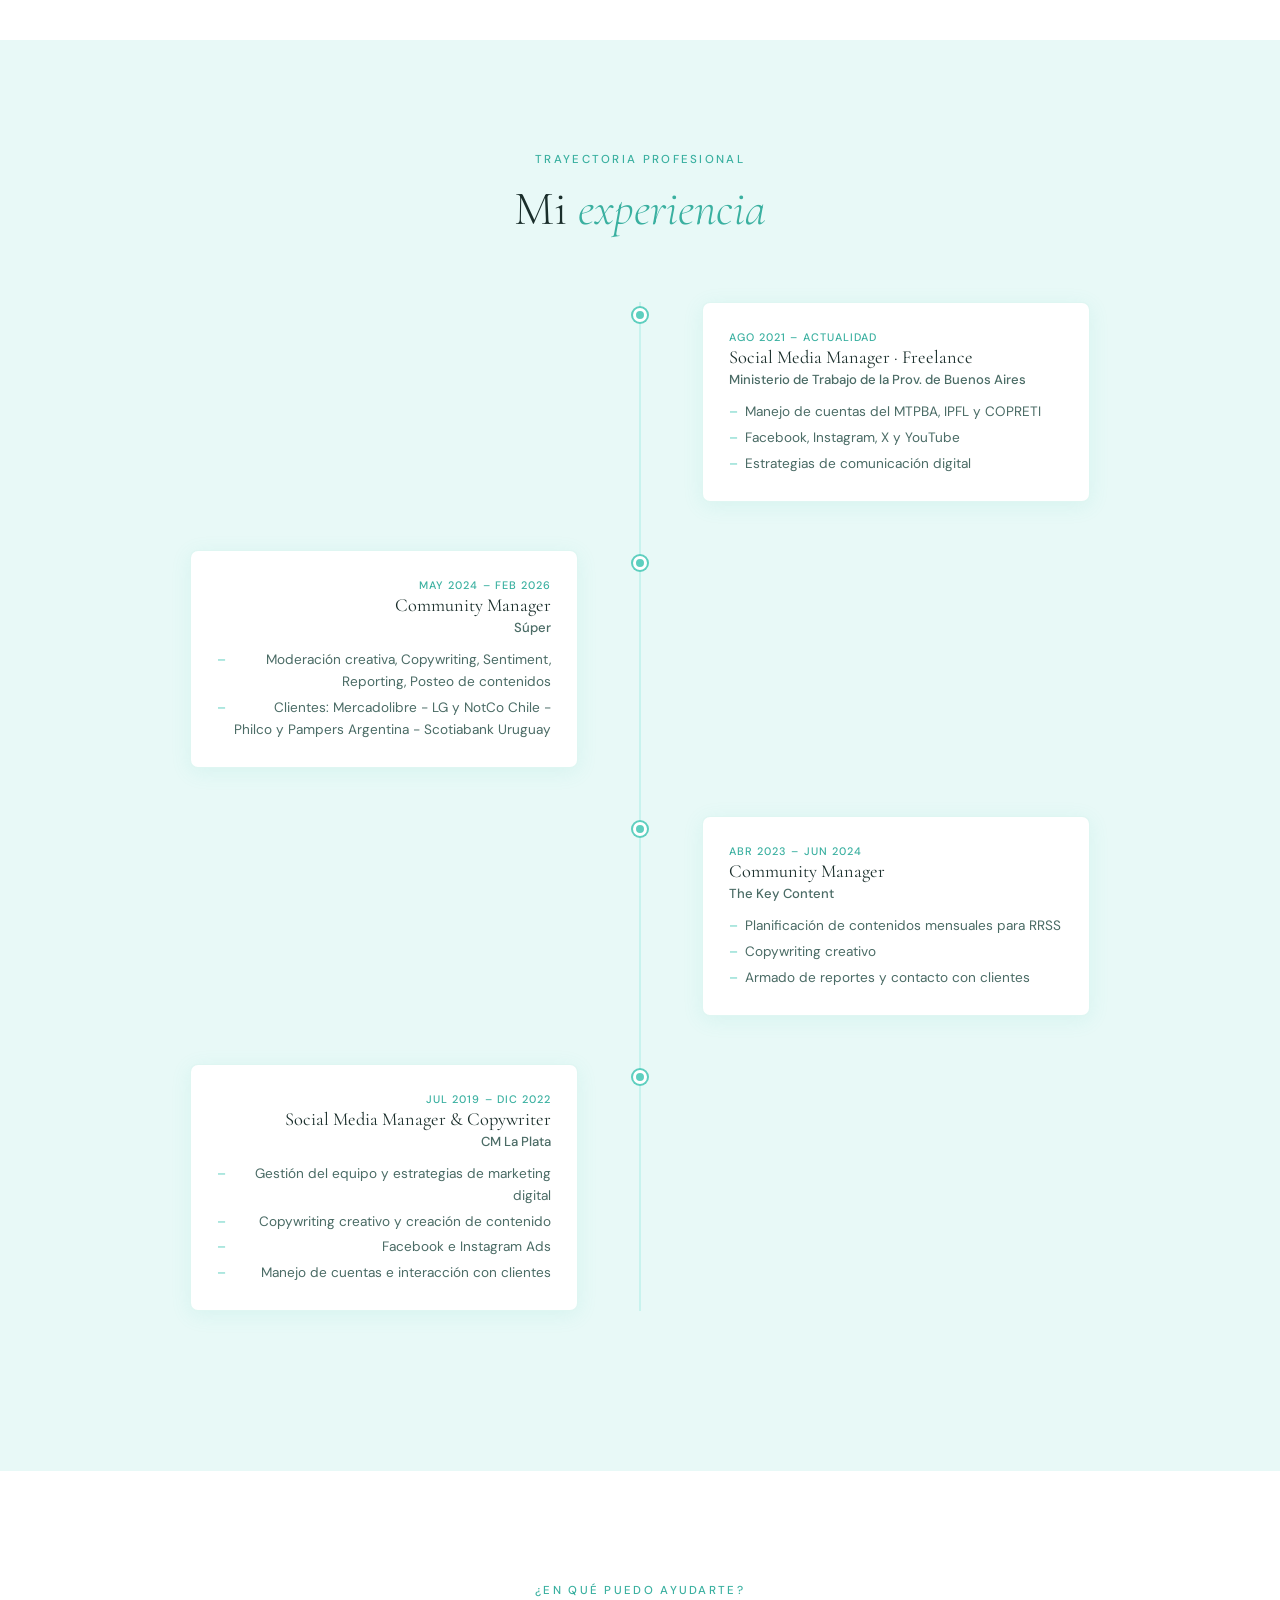
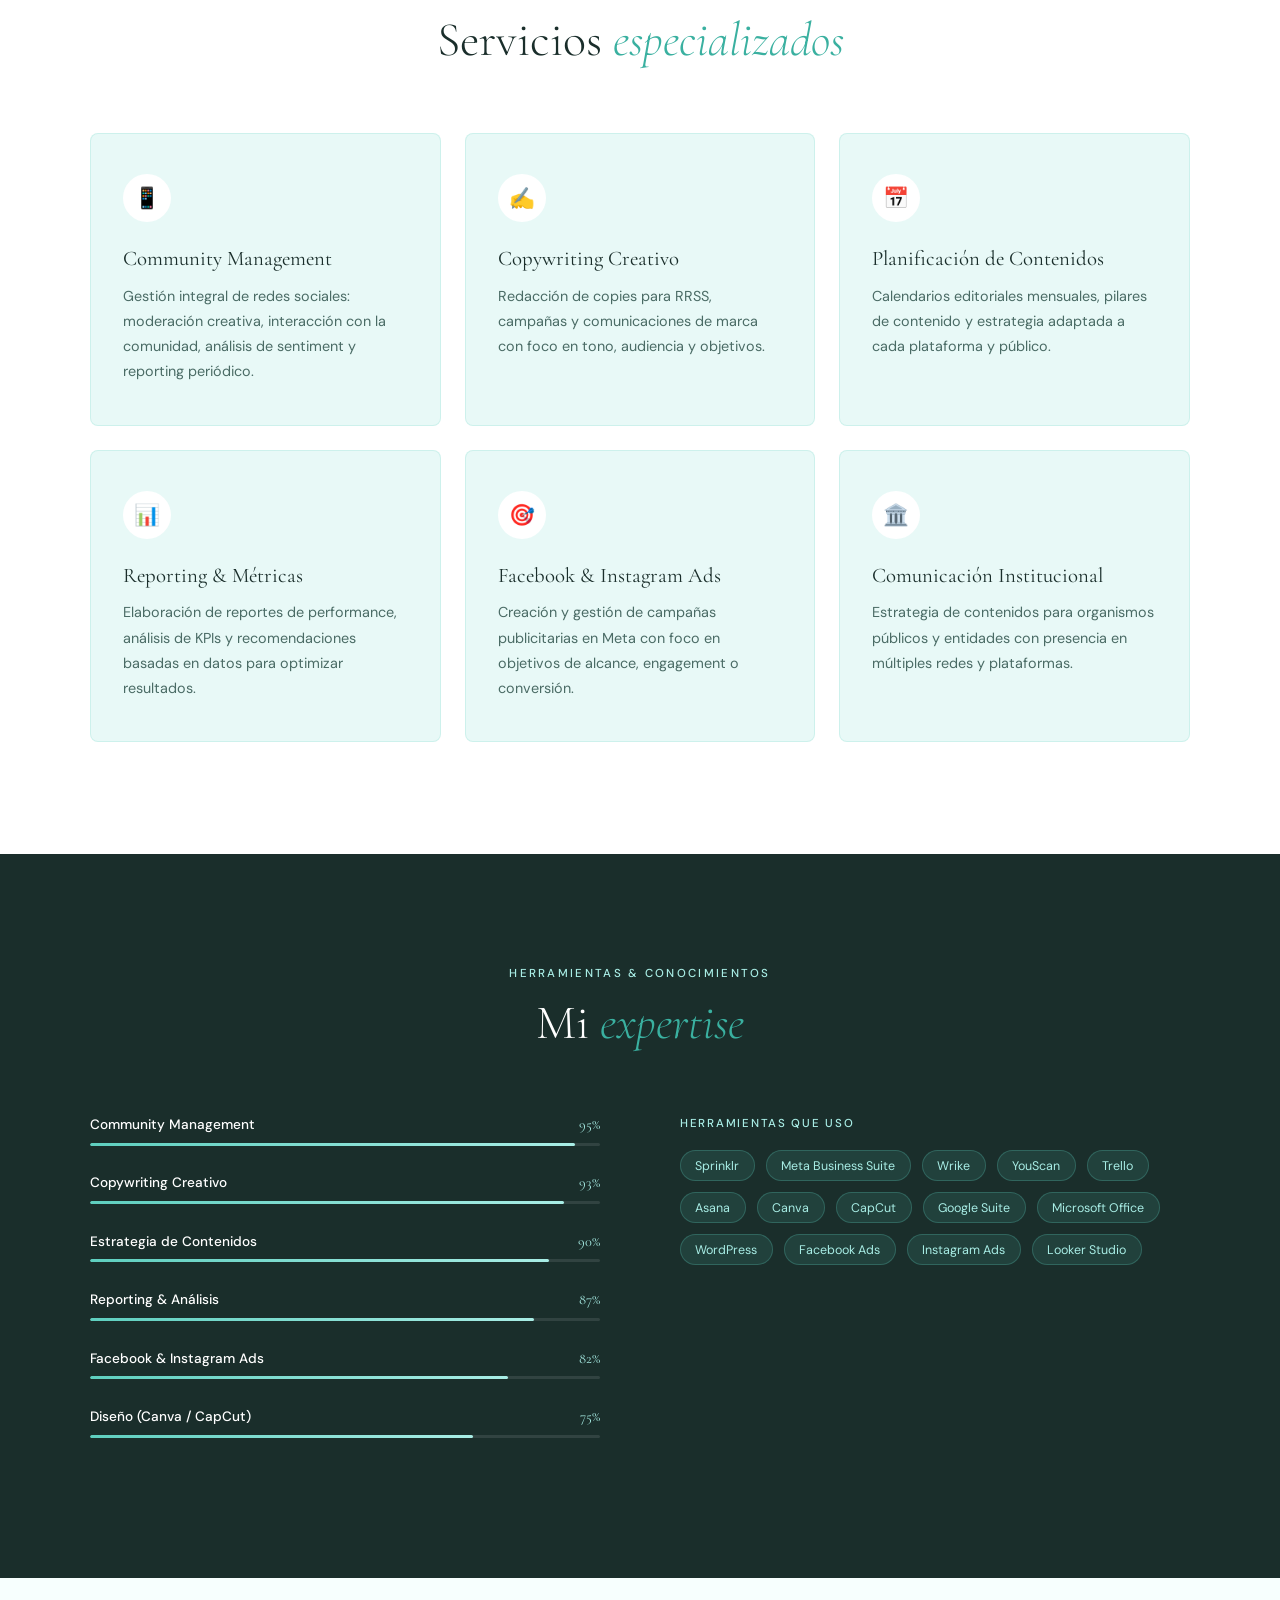
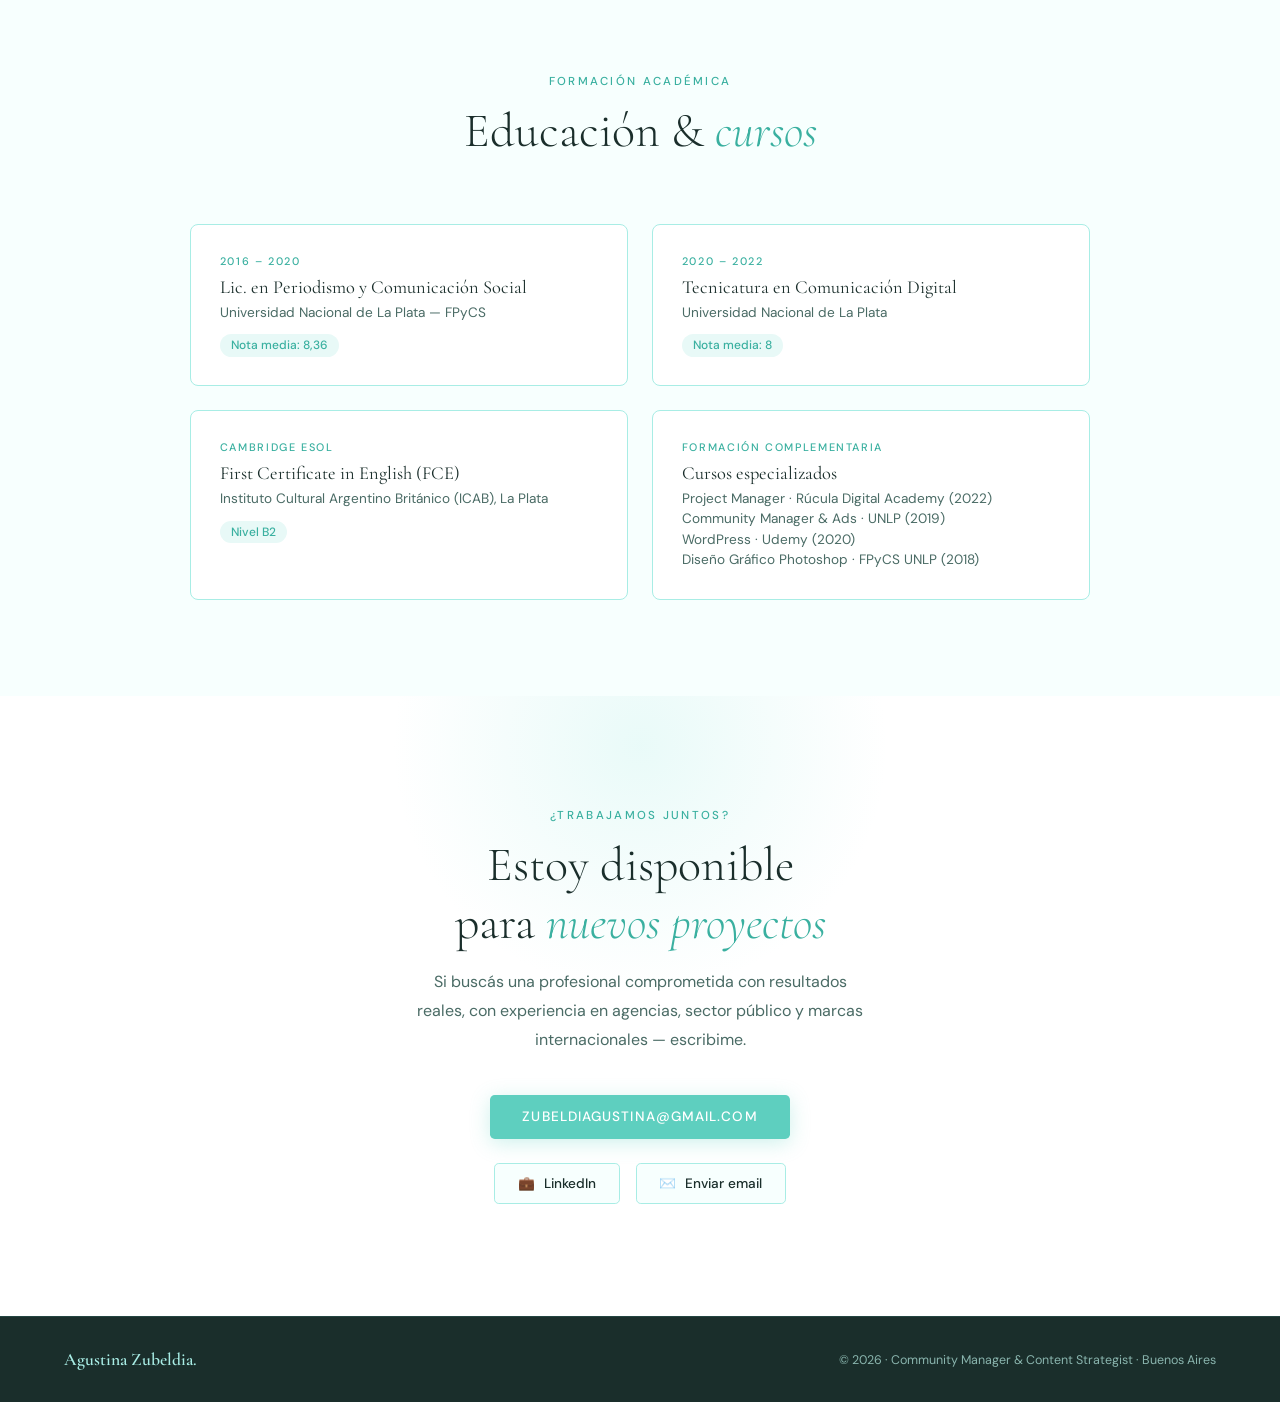
==== commit 0b5f917d: "Se corrigen textos, se saca el cursor y scroll de mobile" ====
--- a/index.html
+++ b/index.html
@@ -25,6 +25,9 @@
 
   <!-- Styles -->
   <link rel="stylesheet" href="css/styles.css" />
+  <link rel="icon" type="image/png" sizes="32x32" href="assets/favicon.png">
+  <link rel="icon" type="image/png" sizes="16x16" href="assets/favicon.png">
+  <link rel="apple-touch-icon" href="assets/favicon.png">
 </head>
 <body>
 
@@ -70,7 +73,7 @@
         </h1>
 
         <p class="hero__subtitle">
-          Community Manager · Content Strategist · Comunicadora Social
+          Community Manager · Social Media Manager · Content Strategist
         </p>
 
         <p class="hero__desc">
@@ -221,10 +224,10 @@
               <h3 class="timeline__role">Community Manager</h3>
               <p class="timeline__company">Súper</p>
               <ul class="timeline__tasks">
-                <li>Moderación, copywriting y reporting · Mercado Libre Argentina</li>
-                <li>Contenidos y gestión · LG y NotCo Chile</li>
-                <li>Moderación y posteo · Philco y Pampers Argentina</li>
-                <li>Gestión integral · Scotiabank Uruguay</li>
+                <li>Moderación creativa, Copywriting, Sentiment, Reporting, Posteo de
+                  contenidos</li>
+                <li>Clientes: Mercadolibre - LG y NotCo Chile - Philco y Pampers Argentina - Scotiabank Uruguay
+                </li>
               </ul>
             </article>
           </div>
@@ -377,7 +380,7 @@
           </div>
           <div class="skill-bar reveal">
             <div class="skill-bar__header">
-              <span class="skill-bar__name">Diseño (Canva / Photoshop)</span>
+              <span class="skill-bar__name">Diseño (Canva / CapCut)</span>
               <span class="skill-bar__pct">75%</span>
             </div>
             <div class="skill-bar__track">
@@ -393,16 +396,17 @@
             <li class="tool-chip">Sprinklr</li>
             <li class="tool-chip">Meta Business Suite</li>
             <li class="tool-chip">Wrike</li>
-            <li class="tool-chip">COR</li>
+            <li class="tool-chip">YouScan</li>
             <li class="tool-chip">Trello</li>
             <li class="tool-chip">Asana</li>
             <li class="tool-chip">Canva</li>
-            <li class="tool-chip">Adobe Photoshop</li>
+            <li class="tool-chip">CapCut</li>
             <li class="tool-chip">Google Suite</li>
             <li class="tool-chip">Microsoft Office</li>
             <li class="tool-chip">WordPress</li>
             <li class="tool-chip">Facebook Ads</li>
             <li class="tool-chip">Instagram Ads</li>
+            <li class="tool-chip">Looker Studio</li>
           </ul>
         </div>
 
@@ -492,7 +496,7 @@
   ══════════════════════════════════ -->
   <footer class="footer">
     <span class="footer__logo">Agustina Zubeldia.</span>
-    <p class="footer__copy">© 2025 · Community Manager & Content Strategist · La Plata, Buenos Aires</p>
+    <p class="footer__copy">© 2026 · Community Manager & Content Strategist · Buenos Aires</p>
   </footer>
 
   <!-- Scripts -->
--- a/css/styles.css
+++ b/css/styles.css
@@ -113,7 +113,7 @@
 
 .nav__logo {
   font-family: var(--font-serif);
-  font-size: 1.3rem;
+  font-size: 1.5rem;
   font-weight: 600;
   color: var(--color-aqua-dark);
   letter-spacing: 0.02em;
@@ -316,7 +316,7 @@
 
 .hero__subtitle {
   font-family: var(--font-serif);
-  font-size: clamp(1rem, 2vw, 1.3rem);
+  font-size: clamp(1rem, 2vw, 1.5rem);
   font-weight: 300;
   font-style: italic;
   color: var(--color-text-mid);
@@ -963,6 +963,15 @@
   box-shadow: var(--shadow-soft);
   transform: translateY(-2px);
 }
+@media (max-width: 960px) {
+  .nav__logo {
+    font-size: 1rem;
+  }
+
+  .nav__list {
+    display: none;
+  }
+}
 
 /* ── 13. Footer ── */
 .footer {
@@ -1034,7 +1043,9 @@
     grid-template-columns: 1fr;
     padding: 5rem 1.5rem;
     gap: 3rem;
+  
   }
+
 
   /* Experience */
   .experience { padding: 5rem 1.5rem; }
@@ -1075,4 +1086,15 @@
     text-align: center;
     padding: 1.5rem;
   }
-}
+
+  /* Cursor y scroll hint */
+  .cursor,
+  .cursor-ring {
+    display: none;
+  }
+
+  .scroll-hint {
+    display: none;
+  }
+}
+
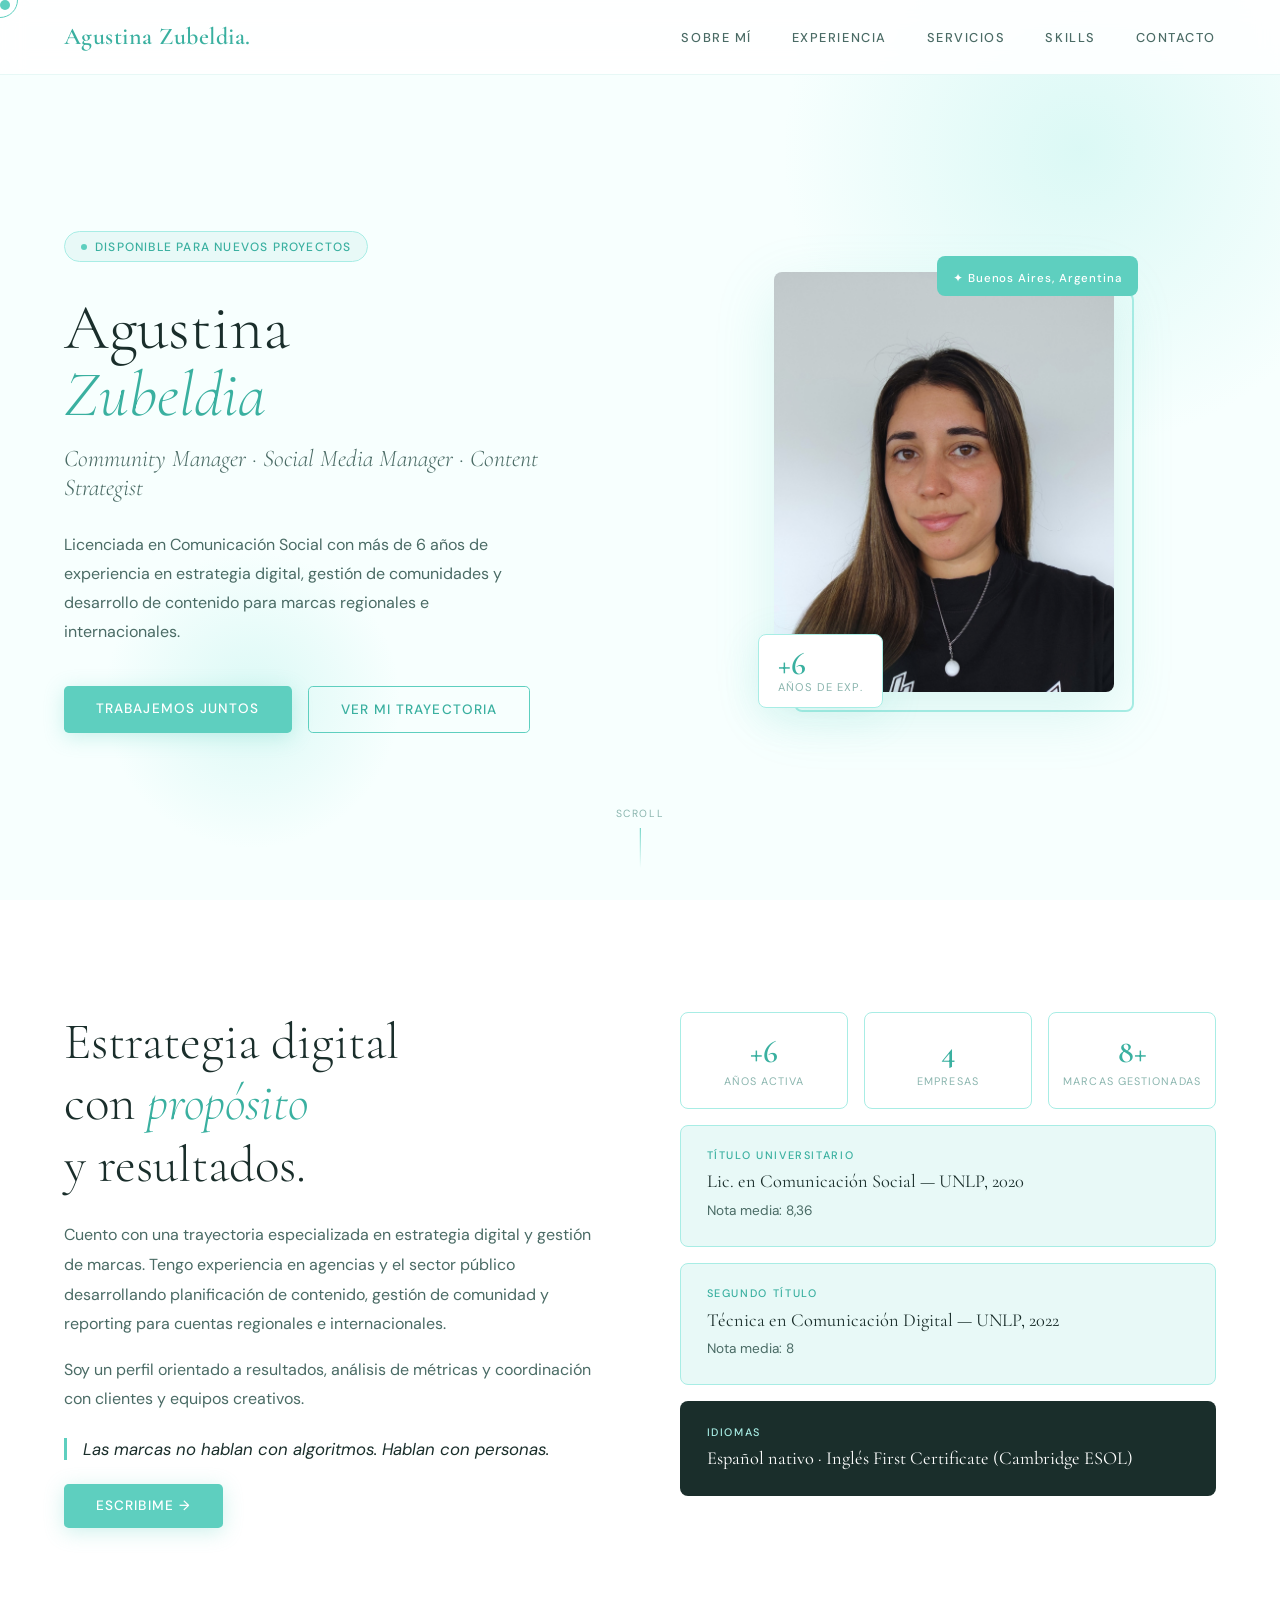
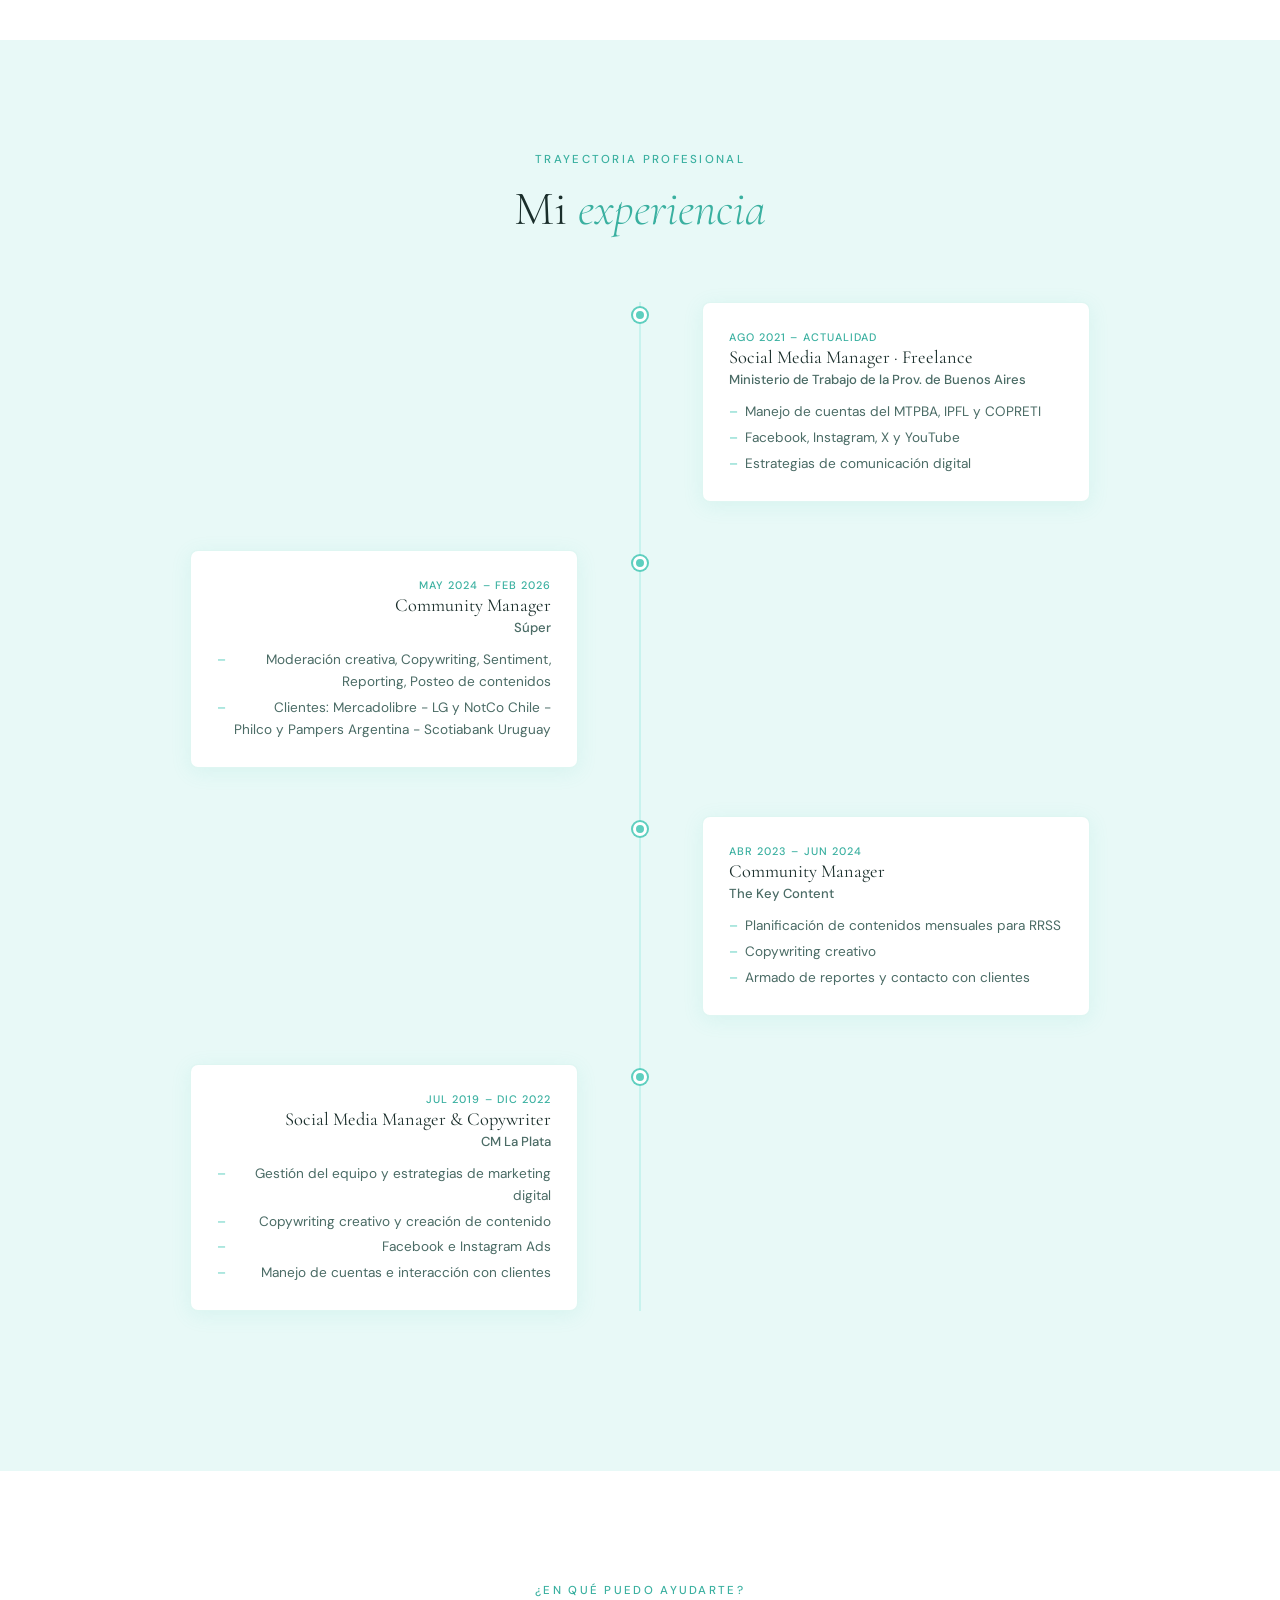
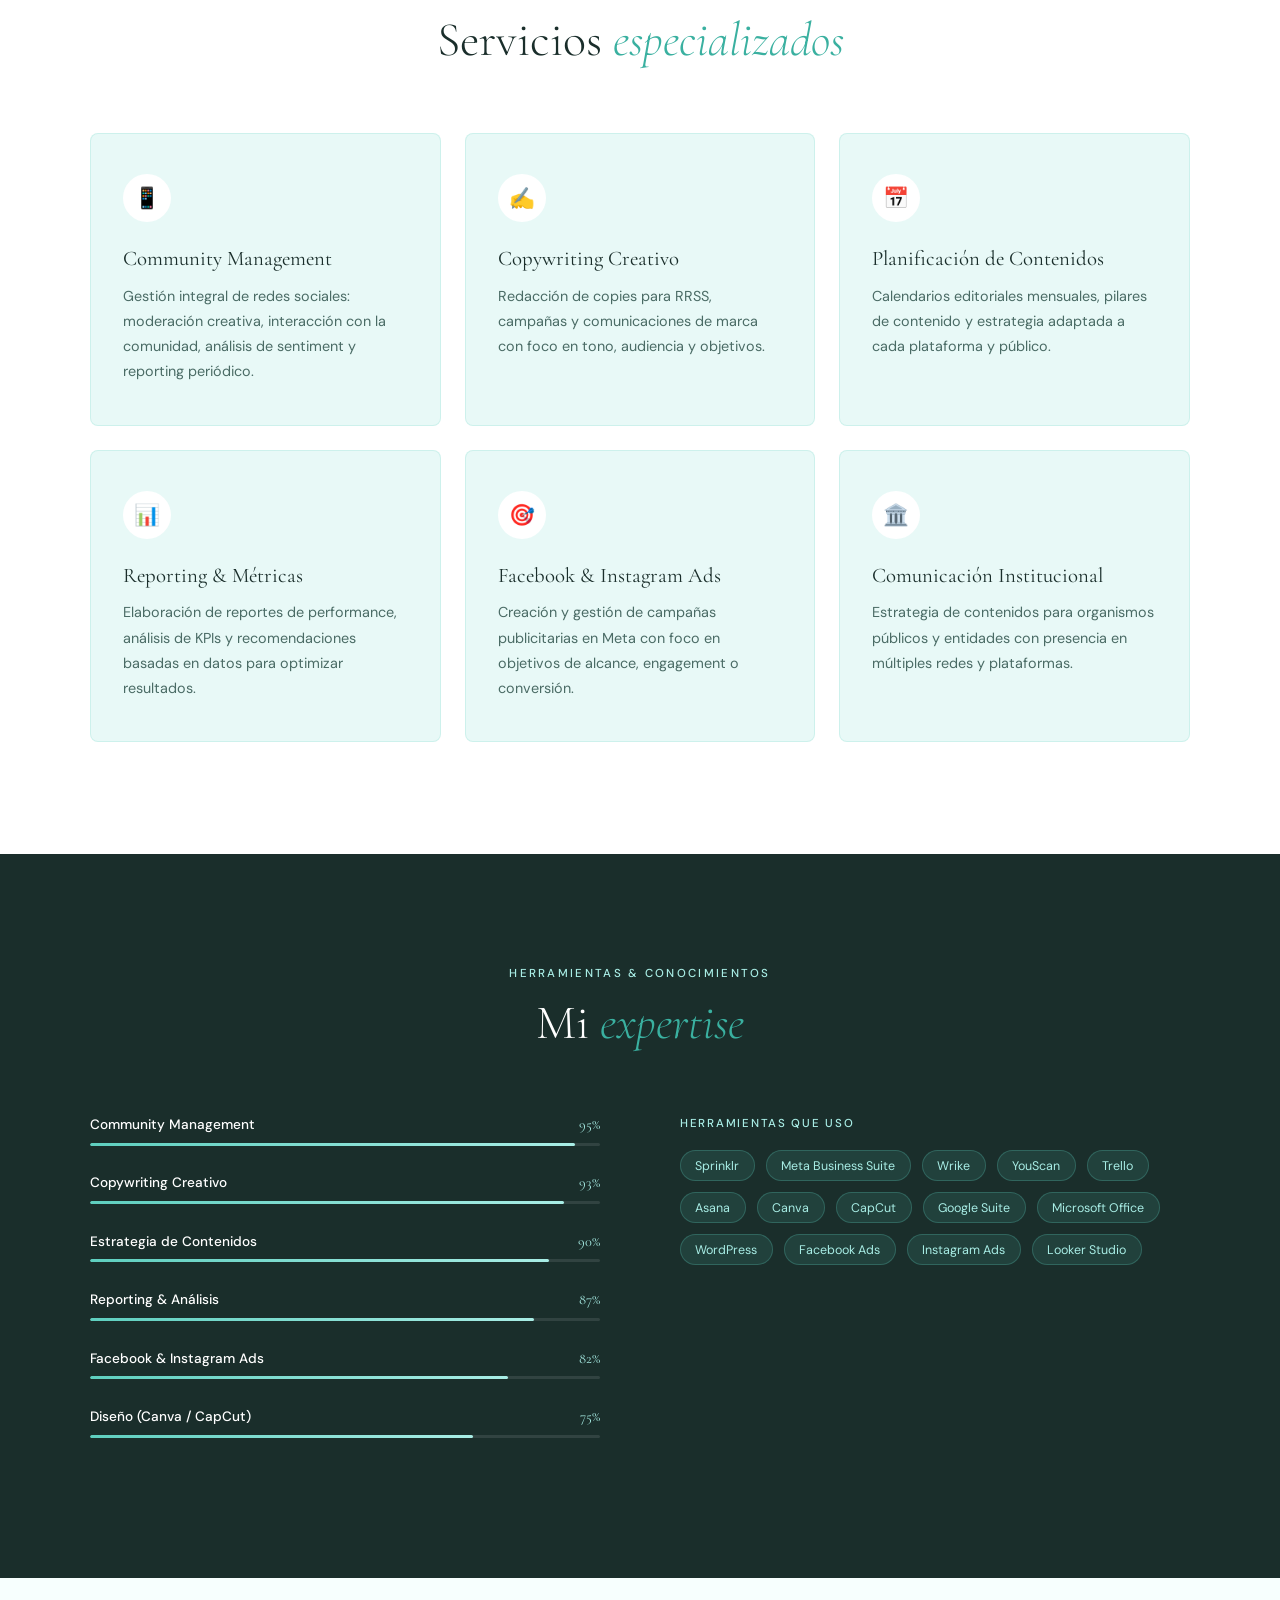
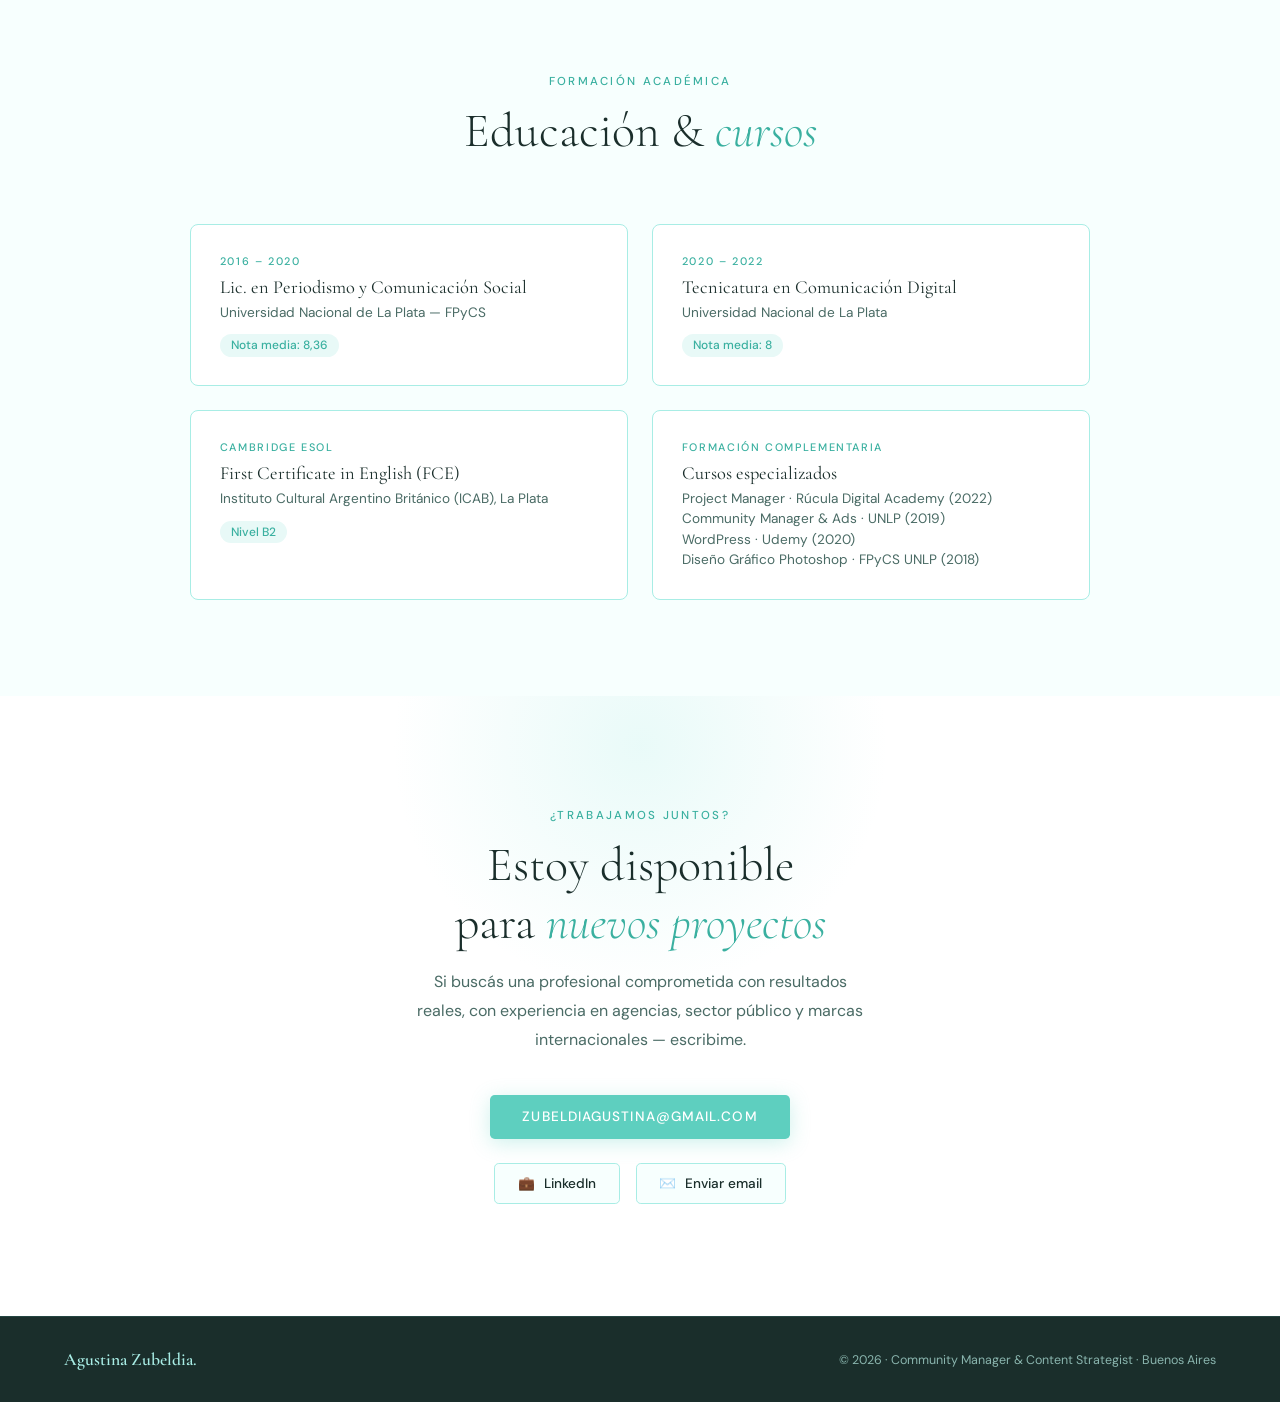
==== commit 72c37d87: "Buenos aires x laplata en foto" ====
--- a/index.html
+++ b/index.html
@@ -103,7 +103,7 @@
             <div class="hero__badge-label">Años de exp.</div>
           </div>
           <div class="hero__badge2" aria-hidden="true">
-            <span>✦ La Plata, Argentina</span>
+            <span>✦ Buenos Aires, Argentina</span>
           </div>
         </div>
       </div>
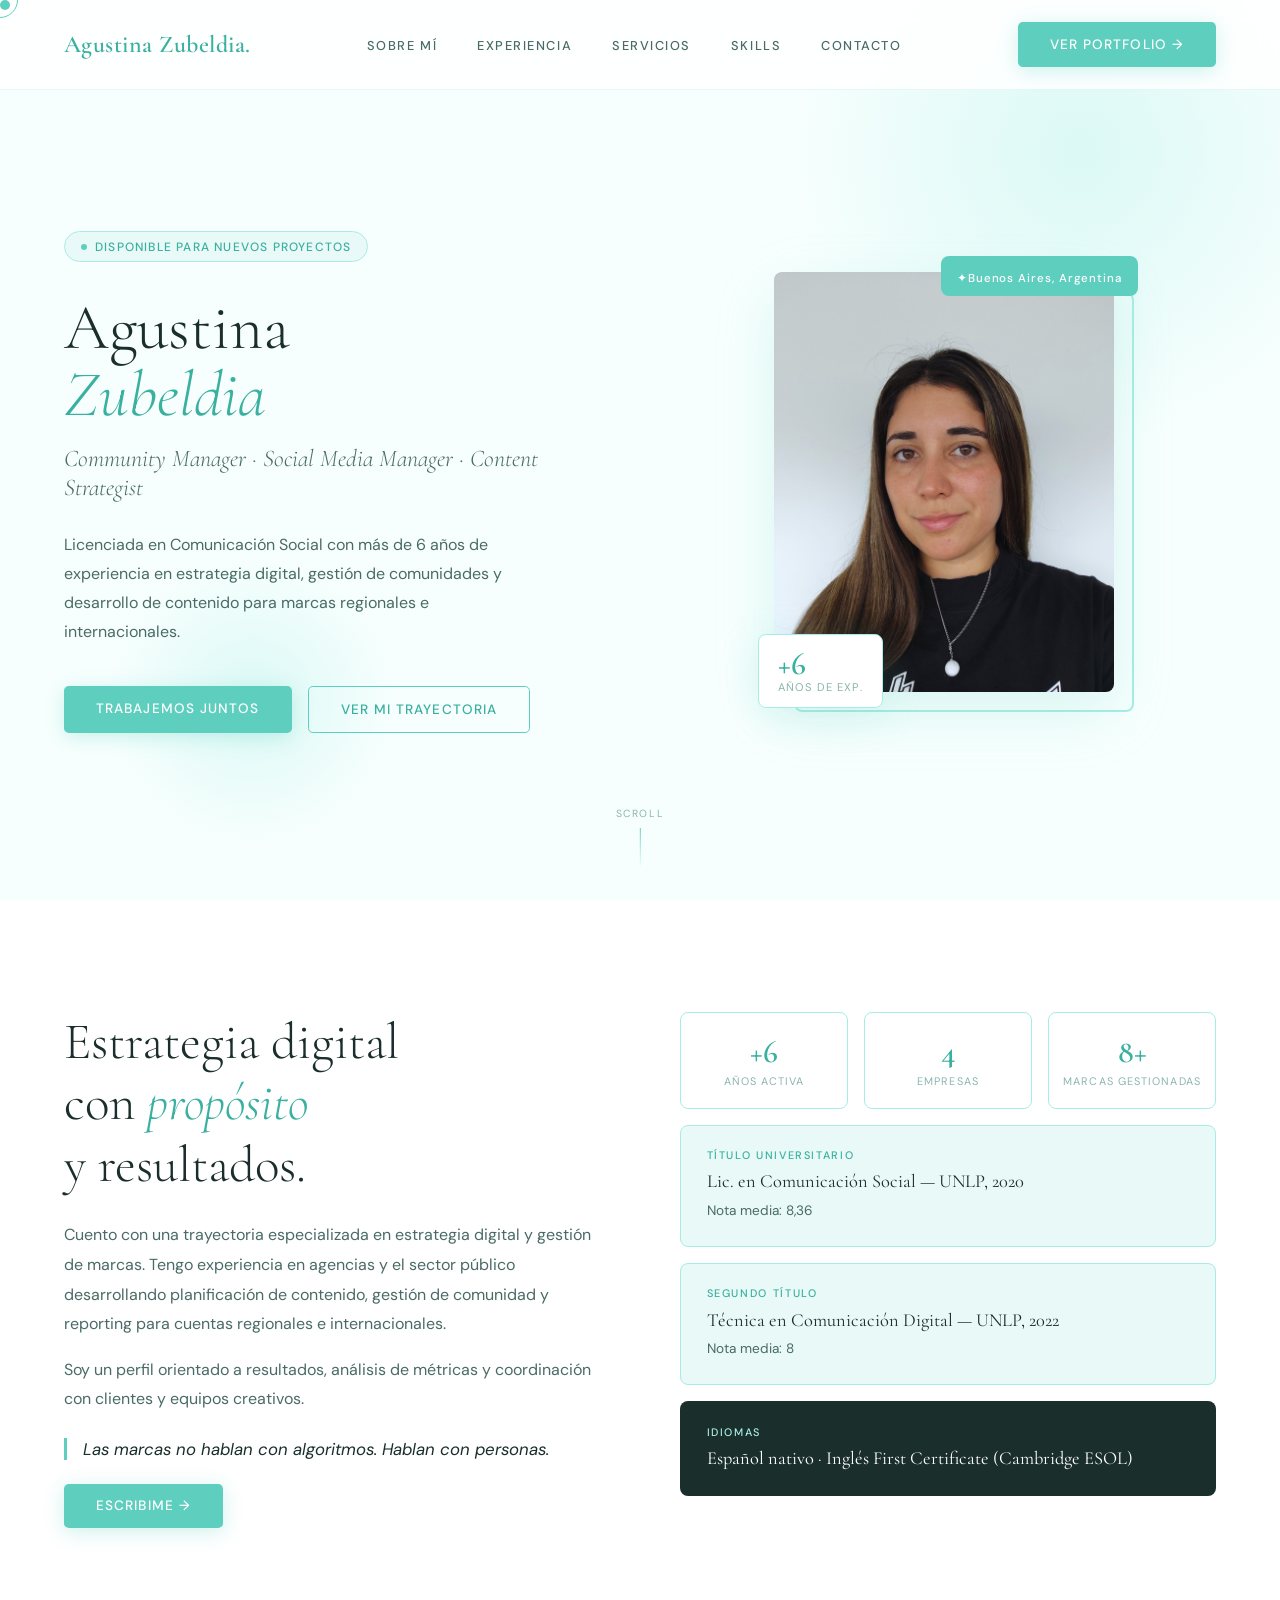
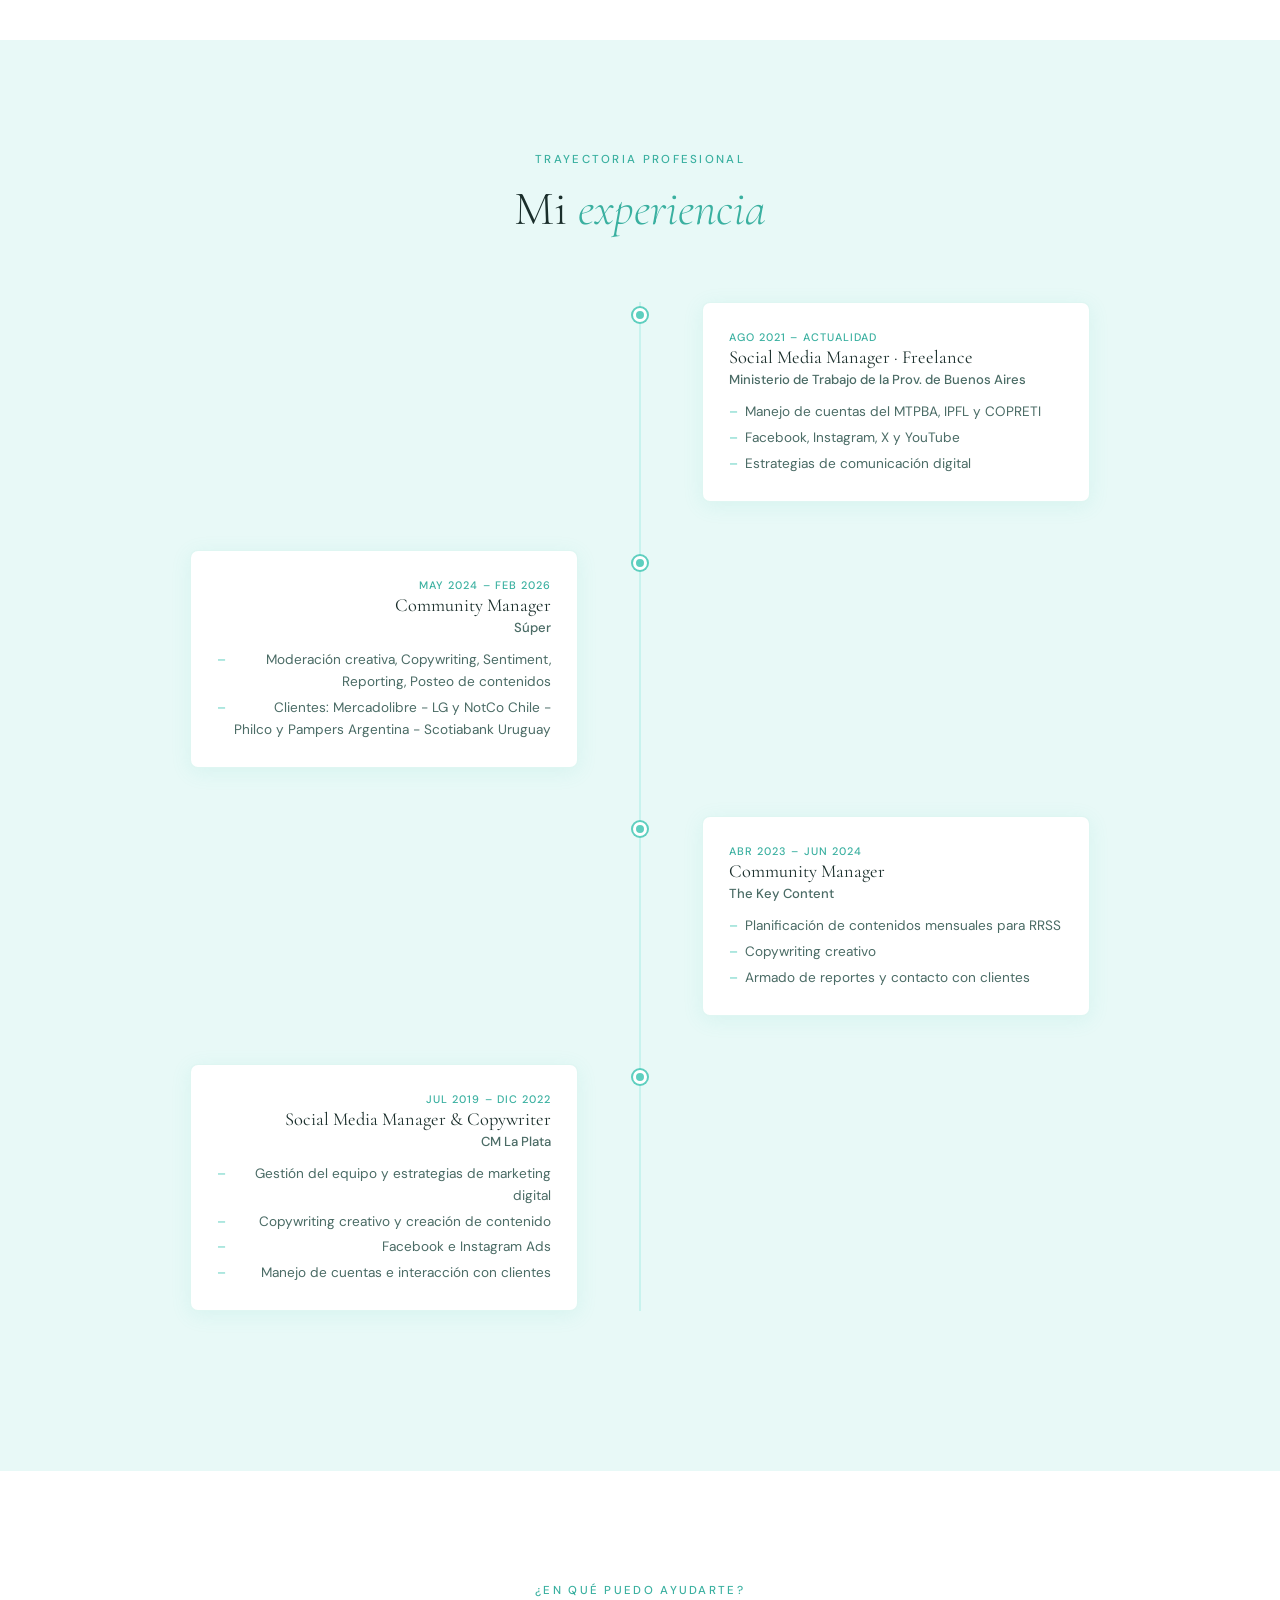
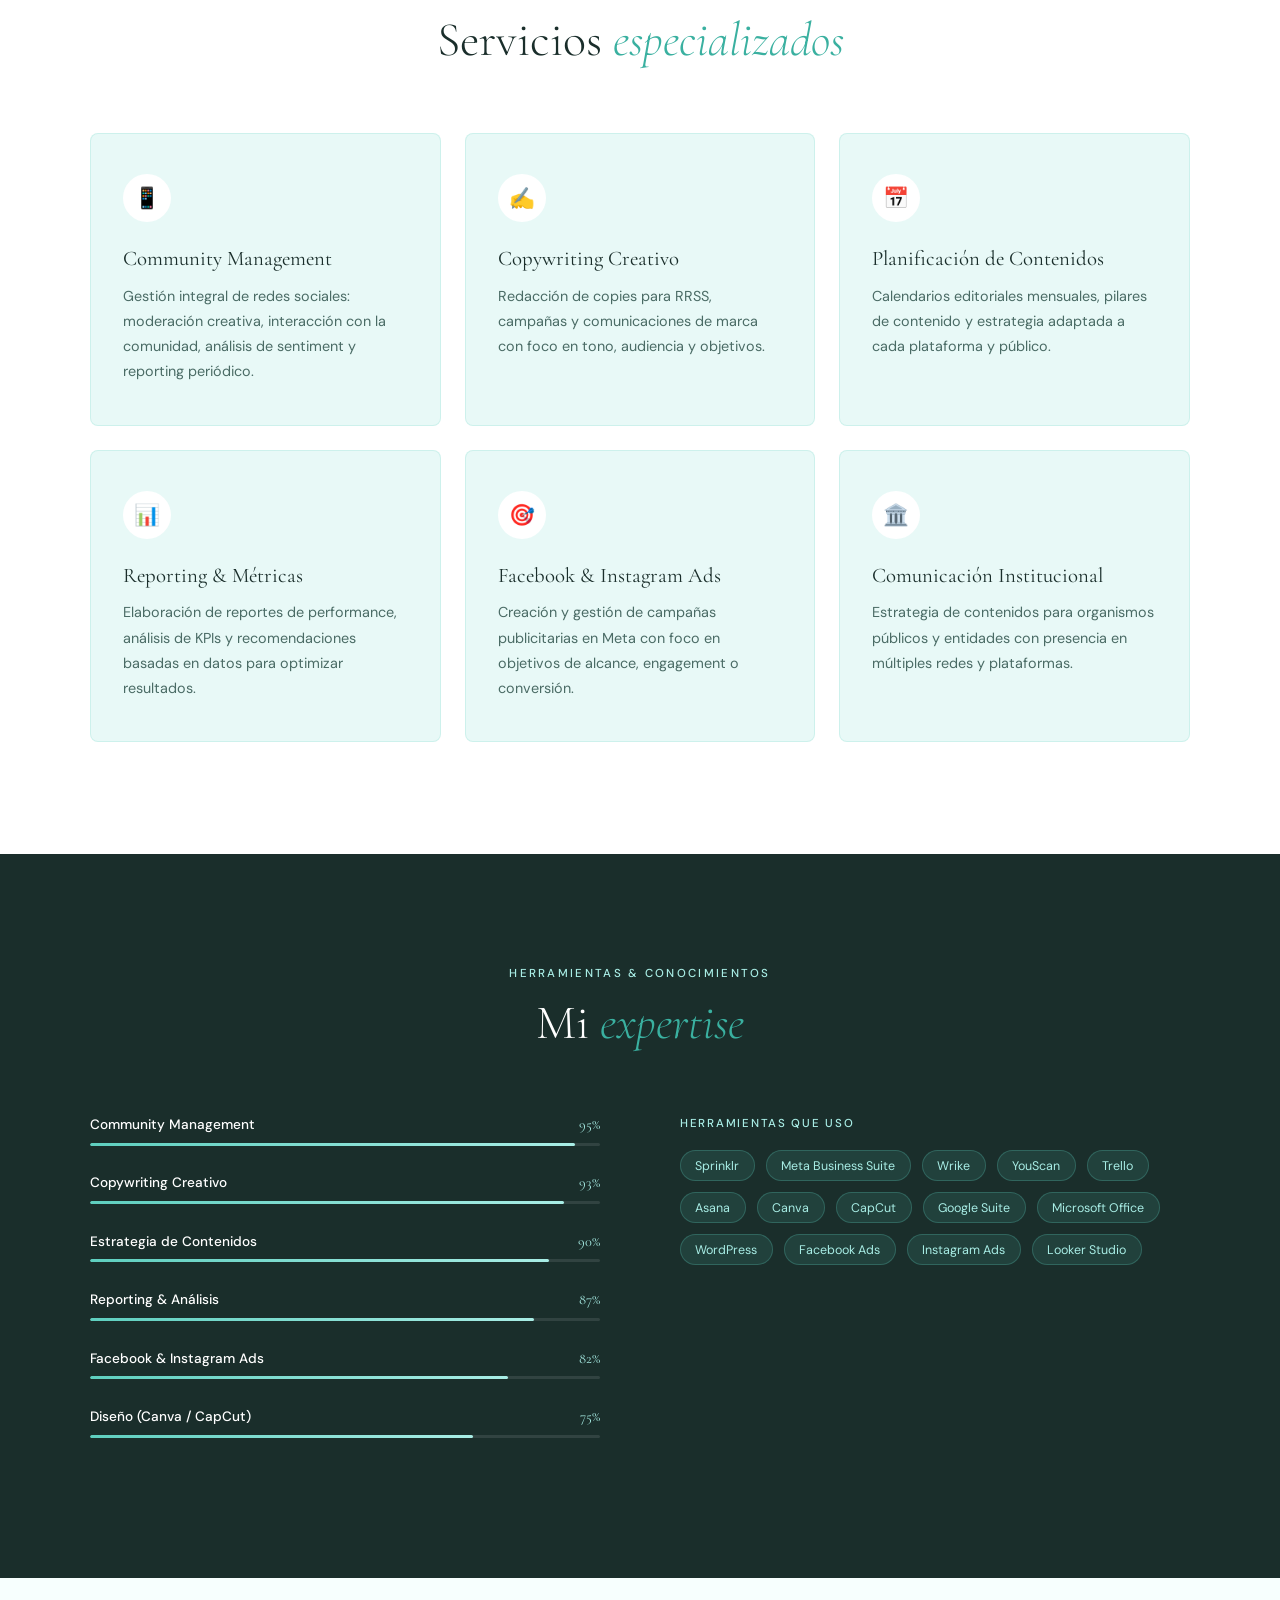
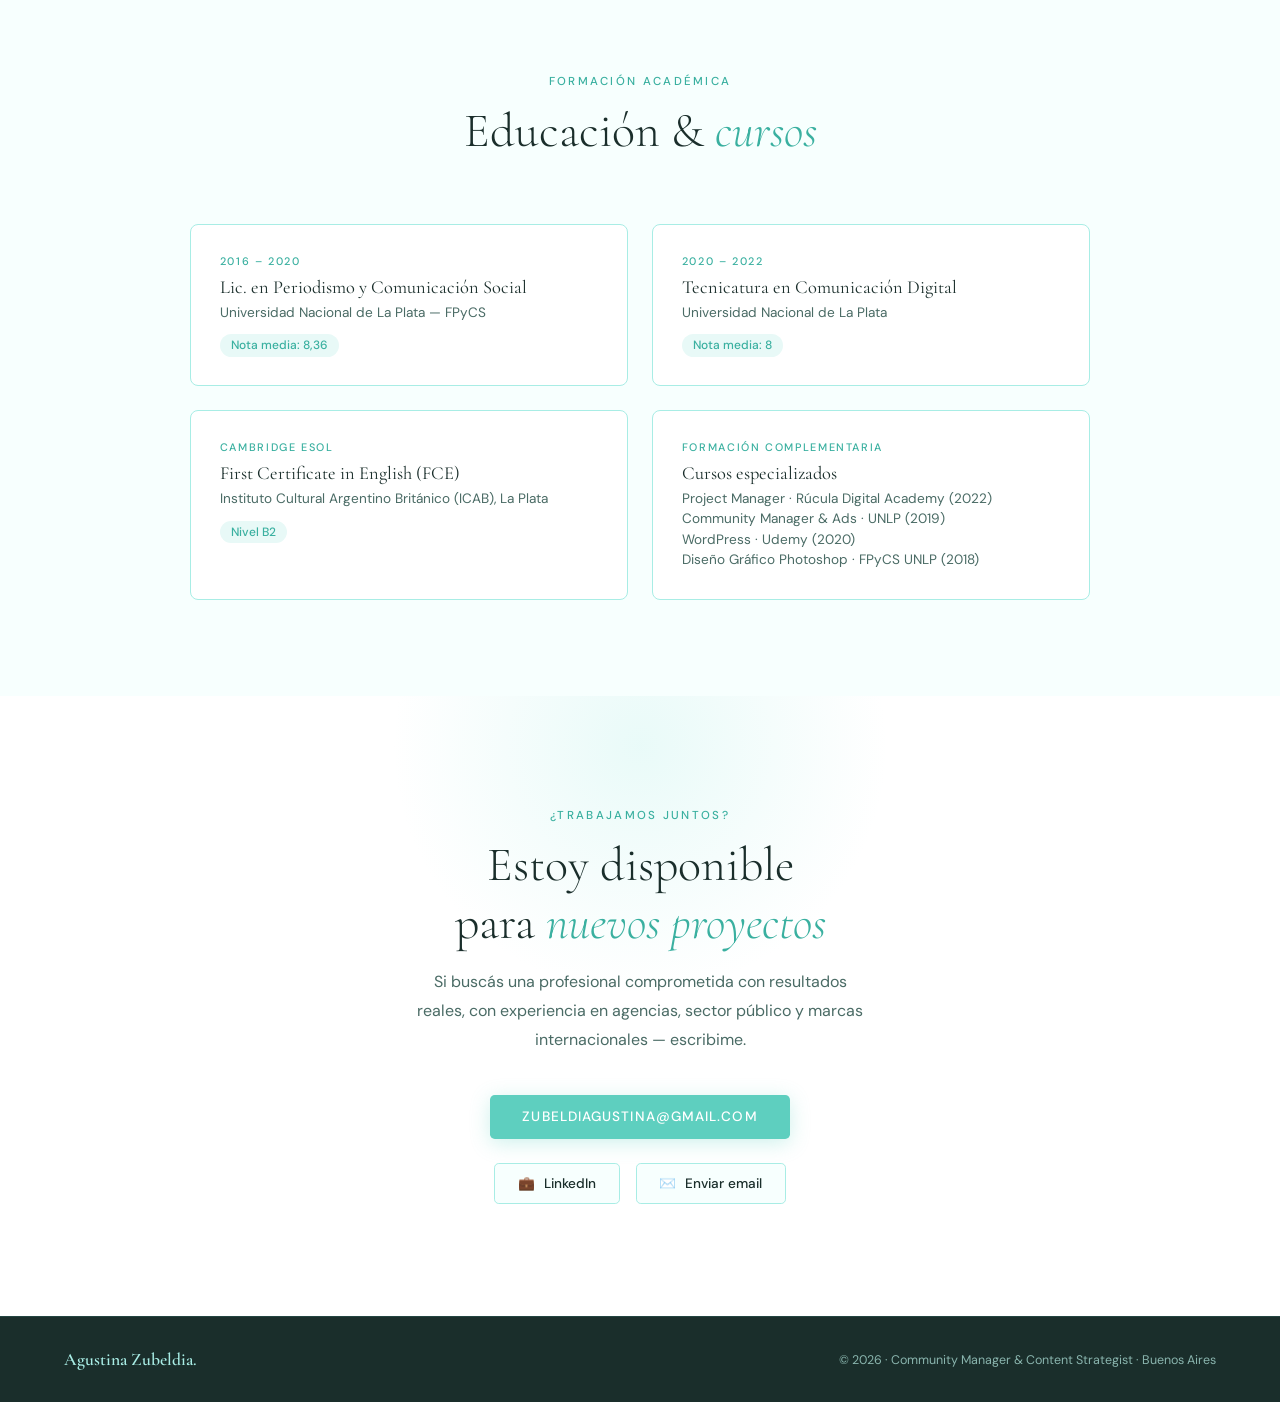
==== commit 0f9b4988: "se agrega el portfolio <3" ====
--- a/index.html
+++ b/index.html
@@ -48,6 +48,7 @@
         <li><a class="nav__link" href="#skills">Skills</a></li>
         <li><a class="nav__link" href="#contact">Contacto</a></li>
       </ul>
+      <a href="portfolio.html" class="btn btn--primary">Ver portfolio →</a>
     </nav>
   </header>
 
@@ -103,7 +104,7 @@
             <div class="hero__badge-label">Años de exp.</div>
           </div>
           <div class="hero__badge2" aria-hidden="true">
-            <span>✦ Buenos Aires, Argentina</span>
+            <span>✦Buenos Aires, Argentina</span>
           </div>
         </div>
       </div>
